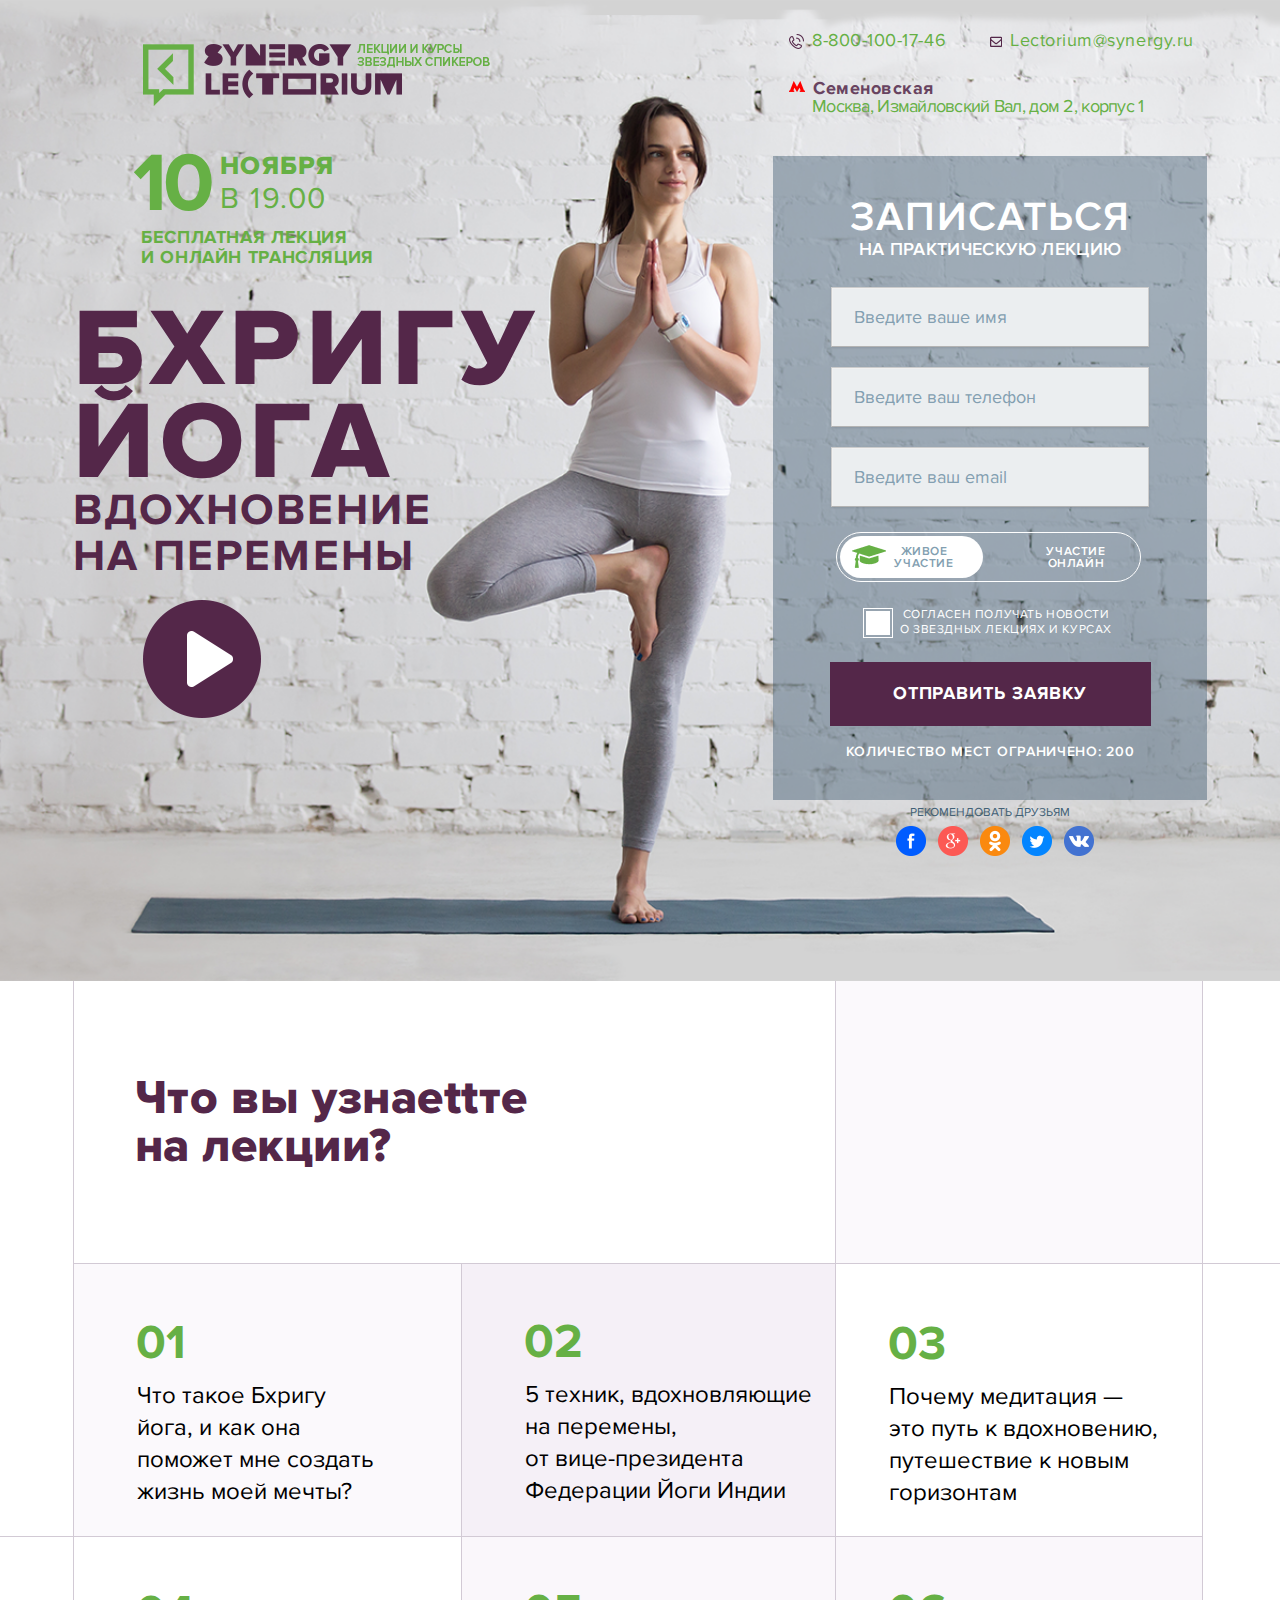
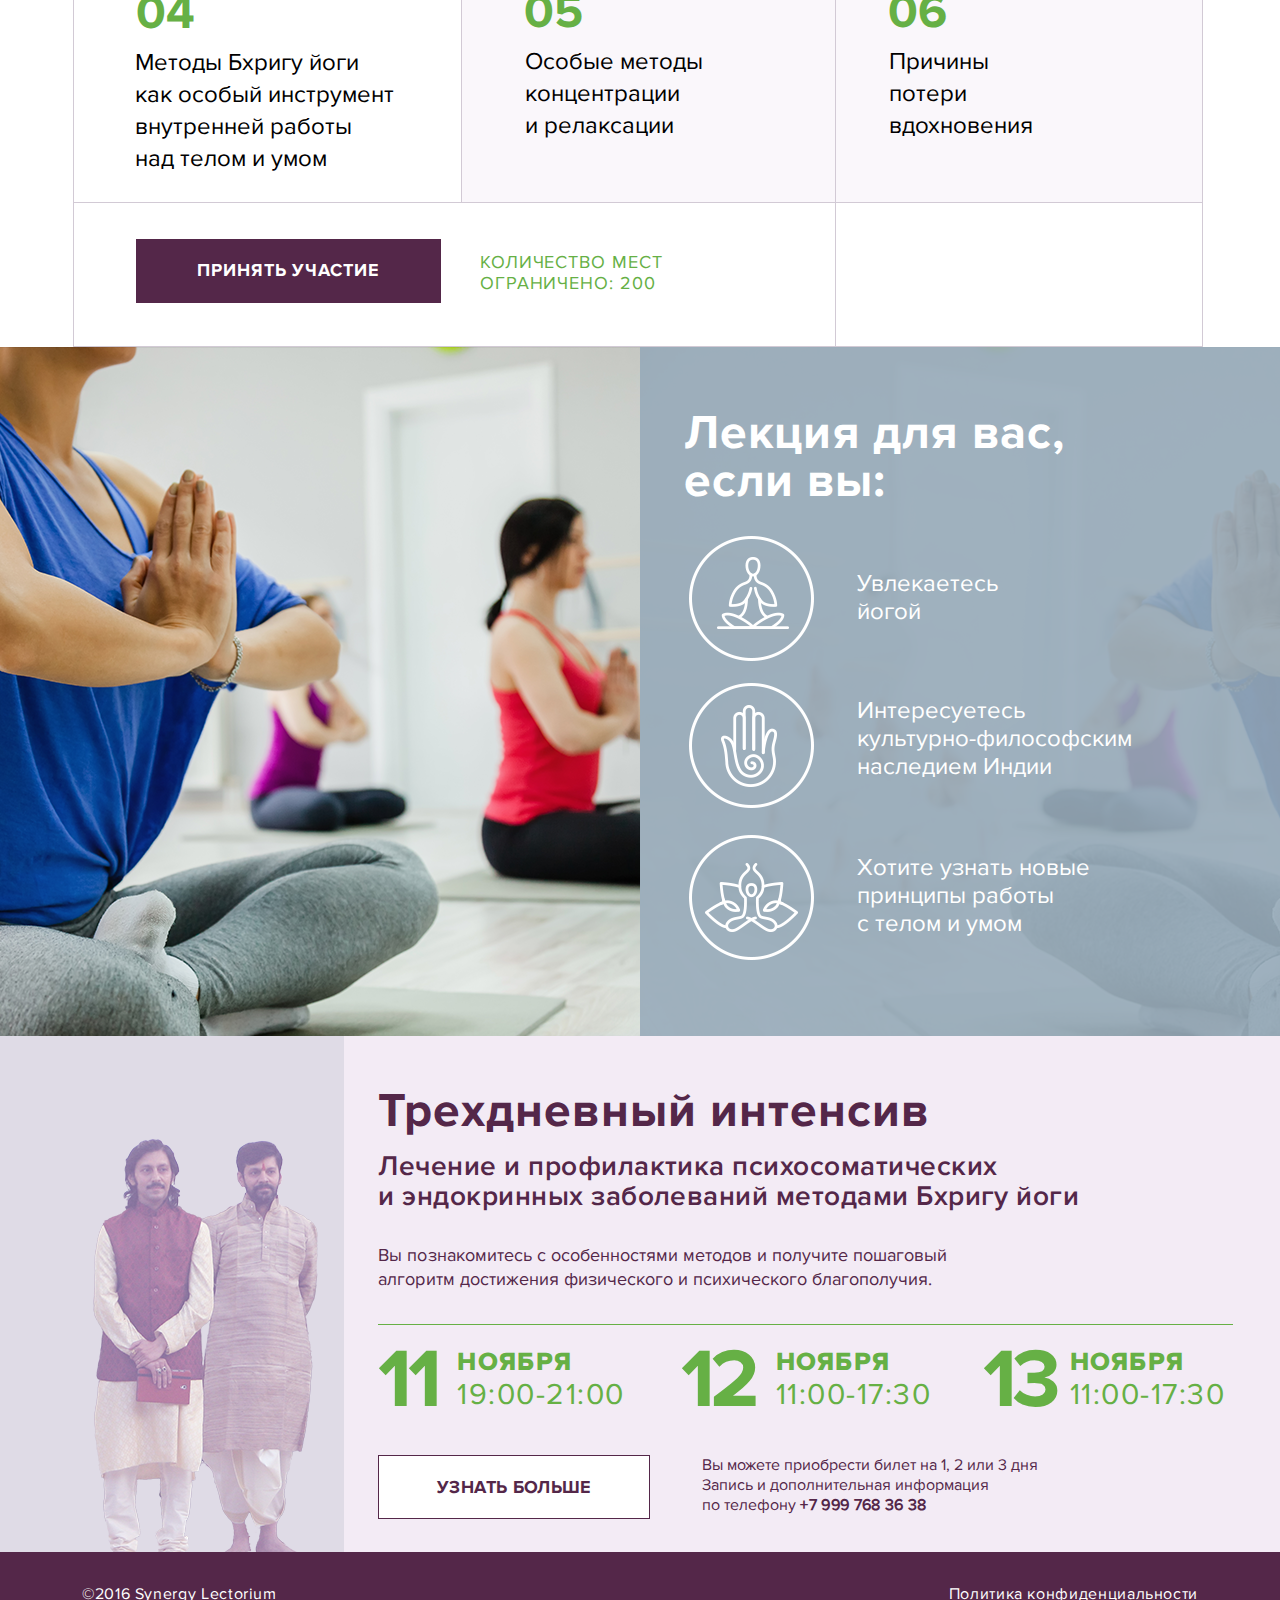
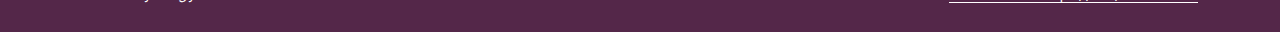
==== index.html @ e64042de "Sunergy Lectorium" ====
<!DOCTYPE html>
<html lang="ru">
<head>

	<title>Atlantica</title>

	<meta name="viewport" content="width=device-width, initial-scale=.65">

	<meta http-equiv="Content-type" content="text/html; charset=utf-8" />

	<meta name="description" content="" />
	<meta name="keywords" content="" />

	<link rel="stylesheet" href="libs/font-awersome/css/font-awesome.min.css">

	<link href="x-icon.png" rel="shortcut icon" type="img/x-icon"/>

	<link rel="stylesheet" type="text/css" href="css/main.css"/>

	<link href="../dist/jquery.formstyler.css" rel="stylesheet" />
	<link href="../dist/jquery.formstyler.theme.css" rel="stylesheet" />
	<script src="https://ajax.googleapis.com/ajax/libs/jquery/3.2.1/jquery.min.js"></script>
	<script src="../dist/jquery.formstyler.js"></script>

	<link href="../media/FormStyler/jquery.formstyler.css" rel="stylesheet" />
	<link href="../media/FormStyler/jquery.formstyler.theme.css" rel="stylesheet" />

</head>

<style>

</style>

<body>

	<header class="header">
		<div class="header__wrapper wrapper">

			<div class="header__left">

				<div class="header__logo">
					<img src="../img/hd-logo.png" alt="">
				</div>

				<div class="header__announcement announcement">
					<div class="announcement__top">
						<div>10</div>
						<div class="announcement__time">
							<div>ноября</div>
							<div>в 19.00</div>
						</div>
					</div>
					<div class="announcement__bottom">
						<div>Бесплатная лекция</div>
						и онлайн трансляция
					</div>
				</div>

				<div class="header__title">
					Бхригу йога
					<div>вдохновение на перемены</div>
				</div>


				<a href="#" class="header__video">
					<img src="../img/hd-play.png" alt="">
				</a>
			</div>

			<div class="header__right">
				<div class="header__contact clear">
					<div class="header__phone inline">8-800-100-17-46</div>
					<div class="header__mail inline">Lectorium@synergy.ru</div>
					<div class="header__metro">Семеновская</div>
					<div class="header__address">Москва, Измайловский Вал, дом 2, корпус 1</div>
				</div>

				<form action="#" class="header__form form">
					<div class="form__title">
						Записаться
						<div>на практическую лекцию</div>
					</div>
					<input class="form__name" type="text" placeholder="Введите ваше имя">
					<input class="form__phone" type="text" placeholder="Введите ваш телефон">
					<input class="form__email" type="text" placeholder="Введите ваш email">

					<div class="form__toggle toggle">
						<input id="check" type="checkbox">
						<label for="check"><span><div>живое</div> <div>участие</div></span><span><div>участие</div> <div>онлайн</div></span></label>
					</div>

					<div class="form__checkbox checkbox">
						<input class="checkbox__win" id="checkbox" type="checkbox">
						<label class="checkbox__label" for="checkbox"><span></span>Согласен получать новости <br> о звездных лекциях и курсах</label>
					</div>

					<a class="form__btn btn" href="#">Отправить заявку</a>

					<div class="form__bottom-txt">Количество мест ограничено: 200</div>

				</form>

				<div class="header__socnet socnet">
					<div class="socnet__title">Рекомендовать друзьям</div>
					<a href="#"><span class="socnet__sprite socnet__sprite-hd-fb"></span></a>
					<a href="#"><span class="socnet__sprite socnet__sprite-hd-g_"></span></a>
					<a href="#"><span class="socnet__sprite socnet__sprite-hd-ok"></span></a>
					<a href="#"><span class="socnet__sprite socnet__sprite-hd-tw"></span></a>
					<a href="#"><span class="socnet__sprite socnet__sprite-hd-vk"></span></a>
				</div>
			</div>
		</div>
	</header>



	<div class="block-1">
		<div class="block-1__wrapper wrapper">
			<div class="block-1__flex">


				<div class="block-1__row-1-col-1">
					<div class="block-1__title">Что вы узнаеttте на лекции?</div>
				</div>
				<div class="block-1__row-1-col-2">
				</div>


				<div class="block-1__row-2-col-1">
					<div class="block-1__num">01</div>
					<div class="block-1__txt">Что такое Бхригу йога, и как она поможет мне создать жизнь моей мечты?</div>
				</div>
				<div class="block-1__row-2-col-2">
					<div class="block-1__num">02</div>
					<div class="block-1__txt">5 техник, вдохновляющие на перемены, <br> от вице-президента Федерации Йоги Индии</div>
				</div>
				<div class="block-1__row-2-col-3">
					<div class="block-1__num">03</div>
					<div class="block-1__txt">Почему медитация — это путь к вдохновению, путешествие к новым горизонтам</div>
				</div>


				<div class="block-1__row-3-col-1">
					<div class="block-1__num">04</div>
					<div class="block-1__txt">Методы Бхригу йоги как особый инструмент внутренней работы над телом и умом</div>
				</div>
				<div class="block-1__row-3-col-2">
					<div class="block-1__num">05</div>
					<div class="block-1__txt">Особые методы концентрации <br> и релаксации</div>
				</div>
				<div class="block-1__row-3-col-3">
					<div class="block-1__num">06</div>
					<div class="block-1__txt">Причины потери вдохновения</div>
				</div>


				<div class="block-1__row-4-col-1">
					<a class="block-1__btn btn" href="#">Принять участие</a>
					<span class="block-1__bottom-txt">Количество мест ограничено: 200</span>
				</div>
				<div class="block-1__row-4-col-2">
				</div>

			</div>
		</div>
	</div>



	<div class="block-2">
		<div class="block-2__wrapper wrapper">
			<div class="block-2__content">

				<div class="block-2__title">Лекция для вас, если вы:</div>

				<div class="block-2__item-1 item">
					<div>Увлекаетесь йогой</div>
				</div>

				<div class="block-2__item-2 item">
					<div>Интересуетесь культурно-философским наследием Индии</div>
				</div>

				<div class="block-2__item-3 item">
					<div>Хотите узнать новые принципы работы <br> с телом и умом</div>
				</div>

			</div>
		</div>
	</div>



	<div class="block-3">
		<div class="block-3__wrapper wrapper">
			<div class="block-3__content">

				<div class="block-3__title">Трехдневный интенсив</div>
				<div class="block-3__subtitle">Лечение и профилактика психосоматических <br> и эндокринных заболеваний методами Бхригу йоги</div>

				<div class="block-3__text">Вы познакомитесь с особенностями методов и  получите пошаговый алгоритм достижения физического и психического благополучия.</div>

				<div class="block-3__dates">

					<div class="block-3__announcement announcement">
						<div class="announcement__top">
							<div>11</div>
							<div class="announcement__time">
								<div>ноября</div>
								<div>19:00-21:00</div>
							</div>
						</div>
					</div>

					<div class="block-3__announcement announcement">
						<div class="announcement__top">
							<div>12</div>
							<div class="announcement__time">
								<div>ноября</div>
								<div>11:00-17:30</div>
							</div>
						</div>
					</div>

					<div class="block-3__announcement announcement">
						<div class="announcement__top">
							<div>13</div>
							<div class="announcement__time">
								<div>ноября</div>
								<div>11:00-17:30</div>
							</div>
						</div>
					</div>

				</div>

				<div class="block-3__bottom-section">
					<div class="block-3__btn btn">Узнать больше</div>
					<div class="block-3__btm-txt">Вы можете приобрести билет на 1, 2 или 3 дня Запись и дополнительная информация <br id='one'> по телефону <span>+7 999 768 36 38</span></div>
				</div>

			</div>
		</div>
	</div>

	<footer class="footer">
		<div class="footer__wrapper wrapper">
			<div class="footer__left-side">&copy;2016 Synergy Lectorium</div>
			<a class="footer__right-side" href="" ><div>Политика конфиденциальности</div></a>
		</div>
	</footer>




<script src="libs/jquery/dist/jquery.js"></script>

<script src="../media/FormStyler/jquery.formstyler.min.js"></script>

<script src="js/common.js"></script>


</body>

</html>
---- css/main.css ----
@font-face {
  font-family: 'cloisterblack-light';
  src: url("../fonts/cloisterblack-light/cloister_black_light-webfont.eot");
  src: url("../fonts/cloisterblack-light/cloister_black_light-webfont.eot?#iefix") format("embedded-opentype"), url("../fonts/cloisterblack-light/cloister_black_light-webfont.woff") format("woff"), url("../fonts/cloisterblack-light/cloister_black_light-webfont.ttf") format("truetype"), url("../fonts/cloisterblack-light/cloister_black_light-webfont.svg#cloister_blacklight") format("svg");
  font-weight: normal;
  font-style: normal; }

@font-face {
  font-family: 'harbell_personal_use_onlyRg';
  src: url("../fonts/harbellpersonaluse/harbell_personal_use-webfont.eot");
  src: url("../fonts/harbellpersonaluse/harbell_personal_use-webfont.eot?#iefix") format("embedded-opentype"), url("../fonts/harbellpersonaluse/harbell_personal_use-webfont.woff") format("woff"), url("../fonts/harbellpersonaluse/harbell_personal_use-webfont.ttf") format("truetype"), url("../fonts/harbellpersonaluse/harbell_personal_use-webfont.svg#harbell_personal_use_onlyRg") format("svg");
  font-weight: normal;
  font-style: normal; }

@font-face {
  font-family: 'latolight-italic';
  src: url("../fonts/lato-lightitalic/lato-lightitalic-webfont.eot");
  src: url("../fonts/lato-lightitalic/lato-lightitalic-webfont.eot?#iefix") format("embedded-opentype"), url("../fonts/lato-lightitalic/lato-lightitalic-webfont.woff") format("woff"), url("../fonts/lato-lightitalic/lato-lightitalic-webfont.ttf") format("truetype"), url("../fonts/lato-lightitalic/lato-lightitalic-webfont.svg#latolight_italic") format("svg");
  font-weight: normal;
  font-style: normal; }

@font-face {
  font-family: 'lato-regular';
  src: url("../fonts/lato-regular/lato-regular-webfont.eot");
  src: url("../fonts/lato-regular/lato-regular-webfont.eot?#iefix") format("embedded-opentype"), url("../fonts/lato-regular/lato-regular-webfont.woff") format("woff"), url("../fonts/lato-regular/lato-regular-webfont.ttf") format("truetype"), url("../fonts/lato-regular/lato-regular-webfont.svg#latoregular") format("svg");
  font-weight: normal;
  font-style: normal; }

@font-face {
  font-family: 'latoblack';
  src: url("../fonts/lato-black/lato-black-webfont.eot");
  src: url("../fonts/lato-black/lato-black-webfont.eot?#iefix") format("embedded-opentype"), url("../fonts/lato-black/lato-black-webfont.woff") format("woff"), url("../fonts/lato-black/lato-black-webfont.ttf") format("truetype"), url("../fonts/lato-black/lato-black-webfont.svg#latoblack") format("svg");
  font-weight: normal;
  font-style: normal; }

@font-face {
  font-family: 'lato-bold';
  src: url("../fonts/lato-bold/lato-bold-webfont.eot");
  src: url("../fonts/lato-bold/lato-bold-webfont.eot?#iefix") format("embedded-opentype"), url("../fonts/lato-bold/lato-bold-webfont.woff") format("woff"), url("../fonts/lato-bold/lato-bold-webfont.ttf") format("truetype"), url("../fonts/lato-bold/lato-bold-webfont.svg#latobold") format("svg");
  font-weight: normal;
  font-style: normal; }

@font-face {
  font-family: 'lato-italic';
  src: url("../fonts/lato-italic/lato-italic-webfont.eot");
  src: url("../fonts/lato-italic/lato-italic-webfont.eot?#iefix") format("embedded-opentype"), url("../fonts/lato-italic/lato-italic-webfont.woff") format("woff"), url("../fonts/lato-italic/lato-italic-webfont.ttf") format("truetype"), url("../fonts/lato-italic/lato-italic-webfont.svg#latoitalic") format("svg");
  font-weight: normal;
  font-style: normal; }

@font-face {
  font-family: 'lato-light';
  src: url("../fonts/lato-light/lato-light-webfont.eot");
  src: url("../fonts/lato-light/lato-light-webfont.eot?#iefix") format("embedded-opentype"), url("../fonts/lato-light/lato-light-webfont.woff") format("woff"), url("../fonts/lato-light/lato-light-webfont.ttf") format("truetype"), url("../fonts/lato-light/lato-light-webfont.svg#latolight") format("svg");
  font-weight: normal;
  font-style: normal; }

@font-face {
  font-family: 'montserrat-bold';
  src: url("../fonts/montserrat-bold/montserrat-bold-webfont.eot");
  src: url("../fonts/montserrat-bold/montserrat-bold-webfont.eot?#iefix") format("embedded-opentype"), url("../fonts/montserrat-bold/montserrat-bold-webfont.woff") format("woff"), url("../fonts/montserrat-bold/montserrat-bold-webfont.ttf") format("truetype"), url("../fonts/montserrat-bold/montserrat-bold-webfont.svg#montserratbold") format("svg");
  font-weight: normal;
  font-style: normal; }

@font-face {
  font-family: 'opensans-regular';
  src: url("../fonts/opensans-regular/opensans-regular-webfont.eot");
  src: url("../fonts/opensans-regular/opensans-regular-webfont.eot?#iefix") format("embedded-opentype"), url("../fonts/opensans-regular/opensans-regular-webfont.woff2") format("woff2"), url("../fonts/opensans-regular/opensans-regular-webfont.woff") format("woff"), url("../fonts/opensans-regular/opensans-regular-webfont.ttf") format("truetype"), url("../fonts/opensans-regular/opensans-regular-webfont.svg#open_sansregular") format("svg");
  font-weight: normal;
  font-style: normal; }

@font-face {
  font-family: 'opensans-light';
  src: url("../fonts/opensans-light/opensans-light-webfont.eot");
  src: url("../fonts/opensans-light/opensans-light-webfont.eot?#iefix") format("embedded-opentype"), url("../fonts/opensans-light/opensans-light-webfont.woff2") format("woff2"), url("../fonts/opensans-light/opensans-light-webfont.woff") format("woff"), url("../fonts/opensans-light/opensans-light-webfont.ttf") format("truetype"), url("../fonts/opensans-light/opensans-light-webfont.svg#open_sanslight") format("svg");
  font-weight: normal;
  font-style: normal; }

@font-face {
  font-family: 'opensans-lightitalic';
  src: url("../fonts/opensans-lightitalic/opensans-lightitalic-webfont.eot");
  src: url("../fonts/opensans-lightitalic/opensans-lightitalic-webfont.eot?#iefix") format("embedded-opentype"), url("../fonts/opensans-lightitalic/opensans-lightitalic-webfont.woff2") format("woff2"), url("../fonts/opensans-lightitalic/opensans-lightitalic-webfont.woff") format("woff"), url("../fonts/opensans-lightitalic/opensans-lightitalic-webfont.ttf") format("truetype"), url("../fonts/opensans-lightitalic/opensans-lightitalic-webfont.svg#open_sanslight_italic") format("svg");
  font-weight: normal;
  font-style: italic; }

@font-face {
  font-family: 'opensans-semibold';
  src: url("../fonts/opensans-semibold/opensans-semibold-webfont.eot");
  src: url("../fonts/opensans-semibold/opensans-semibold-webfont.eot?#iefix") format("embedded-opentype"), url("../fonts/opensans-semibold/opensans-semibold-webfont.woff2") format("woff2"), url("../fonts/opensans-semibold/opensans-semibold-webfont.woff") format("woff"), url("../fonts/opensans-semibold/opensans-semibold-webfont.ttf") format("truetype"), url("../fonts/opensans-semibold/opensans-semibold-webfont.svg#open_sanssemibold") format("svg");
  font-weight: bold;
  font-style: normal; }

@font-face {
  font-family: 'robotocondensed-regular';
  src: url("../fonts/robotocondensed-regular/robotocondensed-regular-webfont.eot");
  src: url("../fonts/robotocondensed-regular/robotocondensed-regular-webfont.eot?#iefix") format("embedded-opentype"), url("../fonts/robotocondensed-regular/robotocondensed-regular-webfont.woff2") format("woff2"), url("../fonts/robotocondensed-regular/robotocondensed-regular-webfont.woff") format("woff"), url("../fonts/robotocondensed-regular/robotocondensed-regular-webfont.ttf") format("truetype"), url("../fonts/robotocondensed-regular/robotocondensed-regular-webfont.svg#roboto_condensedregular") format("svg");
  font-weight: normal;
  font-style: normal; }

@font-face {
  font-family: 'robotocondensed-light';
  src: url("../fonts/robotocondensed-light/robotocondensed-light-webfont.eot");
  src: url("../fonts/robotocondensed-light/robotocondensed-light-webfont.eot?#iefix") format("embedded-opentype"), url("../fonts/robotocondensed-light/robotocondensed-light-webfont.woff2") format("woff2"), url("../fonts/robotocondensed-light/robotocondensed-light-webfont.woff") format("woff"), url("../fonts/robotocondensed-light/robotocondensed-light-webfont.ttf") format("truetype"), url("../fonts/robotocondensed-light/robotocondensed-light-webfont.svg#roboto_condensedlight") format("svg");
  font-weight: normal;
  font-style: normal; }

@font-face {
  font-family: 'bebasneue-bold';
  src: url("../fonts/bebasneue-bold/bebasneuebold-webfont.eot");
  src: url("../fonts/bebasneue-bold/bebasneuebold-webfont.eot?#iefix") format("embedded-opentype"), url("../fonts/bebasneue-bold/bebasneuebold-webfont.woff") format("woff"), url("../fonts/bebasneue-bold/bebasneuebold-webfont.ttf") format("truetype"), url("../fonts/bebasneue-bold/bebasneuebold-webfont.svg#bebas_neuebold") format("svg");
  font-weight: normal;
  font-style: normal; }

@font-face {
  font-family: 'proximanova-black';
  src: url("../fonts/proximanova-black/proximanova-black-webfont.eot");
  src: url("../fonts/proximanova-black/proximanova-black-webfont.eot?#iefix") format("embedded-opentype"), url("../fonts/proximanova-black/proximanova-black-webfont.woff") format("woff"), url("../fonts/proximanova-black/proximanova-black-webfont.ttf") format("truetype"), url("../fonts/proximanova-black/proximanova-black-webfont.svg#proxima_novablack") format("svg");
  font-weight: normal;
  font-style: normal; }

@font-face {
  font-family: 'proximanova-bold';
  src: url("../fonts/proximanova-bold/proximanova-bold-webfont.eot");
  src: url("../fonts/proximanova-bold/proximanova-bold-webfont.eot?#iefix") format("embedded-opentype"), url("../fonts/proximanova-bold/proximanova-bold-webfont.woff") format("woff"), url("../fonts/proximanova-bold/proximanova-bold-webfont.ttf") format("truetype"), url("../fonts/proximanova-bold/proximanova-bold-webfont.svg#proxima_novabold") format("svg");
  font-weight: normal;
  font-style: normal; }

@font-face {
  font-family: 'proximanova-extrabold';
  src: url("../fonts/proximanova-extrabld/proximanova-extrabld-webfont.eot");
  src: url("../fonts/proximanova-extrabld/proximanova-extrabld-webfont.eot?#iefix") format("embedded-opentype"), url("../fonts/proximanova-extrabld/proximanova-extrabld-webfont.woff") format("woff"), url("../fonts/proximanova-extrabld/proximanova-extrabld-webfont.ttf") format("truetype"), url("../fonts/proximanova-extrabld/proximanova-extrabld-webfont.svg#proxima_novaextrabold") format("svg");
  font-weight: normal;
  font-style: normal; }

@font-face {
  font-family: 'proximanova-light';
  src: url("../fonts/proximanova-light/proximanova-light-webfont.eot");
  src: url("../fonts/proximanova-light/proximanova-light-webfont.eot?#iefix") format("embedded-opentype"), url("../fonts/proximanova-light/proximanova-light-webfont.woff") format("woff"), url("../fonts/proximanova-light/proximanova-light-webfont.ttf") format("truetype"), url("../fonts/proximanova-light/proximanova-light-webfont.svg#proxima_novalight") format("svg");
  font-weight: normal;
  font-style: normal; }

@font-face {
  font-family: 'proximanova-regular';
  src: url("../fonts/proximanova-regular/proximanova-regular-webfont.eot");
  src: url("../fonts/proximanova-regular/proximanova-regular-webfont.eot?#iefix") format("embedded-opentype"), url("../fonts/proximanova-regular/proximanova-regular-webfont.woff") format("woff"), url("../fonts/proximanova-regular/proximanova-regular-webfont.ttf") format("truetype"), url("../fonts/proximanova-regular/proximanova-regular-webfont.svg#proxima_novaregular") format("svg");
  font-weight: normal;
  font-style: normal; }

@font-face {
  font-family: 'proximanova-semibold';
  src: url("../fonts/proximanova-semibold/proximanova-semibold-webfont.eot");
  src: url("../fonts/proximanova-semibold/proximanova-semibold-webfont.eot?#iefix") format("embedded-opentype"), url("../fonts/proximanova-semibold/proximanova-semibold-webfont.woff") format("woff"), url("../fonts/proximanova-semibold/proximanova-semibold-webfont.ttf") format("truetype"), url("../fonts/proximanova-semibold/proximanova-semibold-webfont.svg#proxima_novasemibold") format("svg");
  font-weight: normal;
  font-style: normal; }

@font-face {
  font-family: 'rotondac-regular';
  src: url("../fonts/RotondaC-regular/rotondac-webfont.eot");
  src: url("../fonts/RotondaC-regular/rotondac-webfont.eot?#iefix") format("embedded-opentype"), url("../fonts/RotondaC-regular/rotondac-webfont.woff") format("woff"), url("../fonts/RotondaC-regular/rotondac-webfont.ttf") format("truetype"), url("../fonts/RotondaC-regular/rotondac-webfont.svg#rotondacregular") format("svg");
  font-weight: normal;
  font-style: normal; }

/* Yahoo reset*/
body, div, dl, dt, dd, ul, ol, li, h1, h2, h3, h4, h5, h6, pre, form, fieldset, input, textarea, p, blockquote, th, td {
  padding: 0;
  margin: 0; }

table {
  border-collapse: collapse;
  border-spacing: 0; }

fieldset, img {
  border: 0; }

address, caption, cite, code, dfn, em, strong, th, var {
  font-weight: normal;
  font-style: normal; }

ol, ul {
  list-style: none; }

caption, th {
  text-align: left; }

h1, h2, h3, h4, h5, h6 {
  font-weight: normal;
  font-size: 100%; }

q:before, q:after {
  content: ''; }

abbr, acronym {
  border: 0; }

a, select {
  text-decoration: none;
  color: black;
  border: none;
  outline: none; }

select:active,
select:focus {
  border: none;
  outline: none; }

body {
  z-index: 3;
  font-size: 12px;
  margin: 0 auto; }

.clear:after {
  display: table;
  content: "";
  clear: both; }

.wrapper {
  width: 1200px;
  max-width: 90%;
  margin: 0 auto; }

.inline {
  display: inline-block; }

.header {
  background: url(../img/hd-bg.png) center top no-repeat;
  -webkit-background-size: auto 100%;
          background-size: auto 100%;
  min-height: 981px;
  padding: 34px 10px;
  -webkit-box-sizing: border-box;
          box-sizing: border-box; }
  .header__left {
    width: 470px;
    float: left;
    margin-left: 0px; }
  .header__logo {
    height: 62px;
    width: 347px;
    margin: 10px 0 0 70px; }
  .header__announcement {
    margin: 50px 0 0 60px; }
  .header__title {
    font: 110px/93px proximanova-extrabold;
    text-transform: uppercase;
    letter-spacing: 0.05em;
    color: #542749;
    margin: 37px 0 0 0px;
    width: 90%; }
    .header__title div {
      font: 44px/46px proximanova-bold;
      letter-spacing: 0.05em;
      width: 350px;
      margin-top: -3px;
      width: 90%; }
  .header__video {
    width: 118px;
    height: 118px;
    margin: 20px 0 0 70px;
    display: block; }
  .header__right {
    float: right;
    width: 434px;
    height: 822px; }
  .header__contact {
    font: 18px/14px proximanova-regular;
    color: #66b045;
    margin: 0 0 0 16px; }
  .header__phone {
    background: url(../img/hd-phone.png) no-repeat;
    background-position: left;
    padding-left: 23px;
    letter-spacing: 0.03em;
    width: 156px;
    height: 15px; }
  .header__mail {
    background: url(../img/hd-mail.png) no-repeat;
    background-position: left;
    padding-left: 20px;
    letter-spacing: 0.03em;
    width: 156px;
    height: 15px;
    margin-left: 17px; }
  .header__metro {
    font: 18px/20px proximanova-bold;
    background: url(../img/hd-metro.png) no-repeat;
    background-position: left;
    padding-left: 24px;
    letter-spacing: 0.03em;
    width: 156px;
    height: 15px;
    margin: 30px 0 0 0px;
    color: #684360; }
  .header__address {
    font-size: 16px/20px;
    margin: 6px 0 0 23px;
    letter-spacing: -0.04em; }
  .header__socnet {
    margin: 7px 0 0 0;
    text-align: center; }
    .header__socnet a {
      margin-left: 9px; }

.announcement__top {
  width: 250px;
  height: 48px;
  color: #66b045;
  text-transform: uppercase; }
  .announcement__top div:nth-child(1) {
    float: left;
    font: 83px/60px proximanova-bold;
    letter-spacing: -0.05em;
    display: inline-block; }

.announcement__time {
  width: 175px;
  height: 48px;
  margin-left: 87px; }
  .announcement__time div:nth-child(1) {
    font: 26px/20px proximanova-extrabold;
    letter-spacing: 0.05em;
    height: 24px;
    width: 100%; }
  .announcement__time div:nth-child(2) {
    font: 30px/38px proximanova-regular;
    letter-spacing: 0.05em;
    height: 24px;
    width: 100%; }

.announcement__bottom {
  font: 18px/20px proximanova-bold;
  width: 235px;
  height: 40px;
  margin: 24px 0 0 8px;
  letter-spacing: 0.035em;
  color: #66b045;
  text-transform: uppercase; }
  .announcement__bottom div {
    width: 210px; }

.form {
  height: 597px;
  width: 434px;
  margin: 42px 4px 0 0;
  background: rgba(44, 76, 101, 0.4);
  padding-top: 47px; }
  .form__title {
    font: 41px/30px proximanova-semibold;
    letter-spacing: 0.03em;
    color: #fff;
    text-transform: uppercase;
    text-align: center;
    opacity: 1 !important;
    z-index: 2; }
    .form__title div {
      font: 18px/34px proximanova-semibold;
      letter-spacing: 0.02em; }
  .form input[type='text'].styler {
    font: 18px/0 proximanova-regular;
    padding-left: 22px;
    width: 318px;
    height: 60px;
    -webkit-border-radius: 0px;
            border-radius: 0px;
    background: #ebeef0;
    margin: 20px auto;
    display: block;
    -webkit-box-sizing: border-box;
            box-sizing: border-box;
    opacity: 1; }
  .form input::-webkit-input-placeholder {
    color: #839fb1; }
  .form input::-moz-placeholder {
    color: #839fb1; }
  .form input:-ms-input-placeholder {
    color: #839fb1; }
  .form input::-ms-input-placeholder {
    color: #839fb1; }
  .form input::placeholder {
    color: #839fb1; }
  .form__toggle {
    top: 5px;
    right: 2px; }
  .form__checkbox {
    text-align: center;
    margin: 30px auto 25px; }
  .form__btn {
    margin: 0 auto; }
  .form__bottom-txt {
    font: 14px/36px proximanova-semibold;
    color: #fff;
    text-transform: uppercase;
    margin: 0 auto;
    margin-top: 8px;
    letter-spacing: .05em;
    width: 90%;
    text-align: center; }

.toggle {
  position: relative;
  text-align: center;
  width: 305px;
  height: 50px;
  margin: 0 auto; }
  .toggle input[type="checkbox"],
  .toggle label,
  .toggle label::before,
  .toggle label::after {
    -webkit-appearance: none;
       -moz-appearance: none;
            appearance: none;
    display: inline-block;
    -webkit-border-radius: 25px;
            border-radius: 25px;
    -webkit-transition: .35s ease-in-out;
    -o-transition: .35s ease-in-out;
    transition: .35s ease-in-out;
    -webkit-box-sizing: border-box;
            box-sizing: border-box;
    cursor: pointer; }
  .toggle label {
    width: 305px;
    height: 50px;
    overflow: hidden;
    border: 1px solid #fff; }
    .toggle label span:nth-child(1) {
      position: relative;
      font: 12px/12px proximanova-semibold;
      color: #839fb1;
      text-transform: uppercase;
      width: 50px;
      right: 64px;
      top: 13px;
      letter-spacing: 0.05em;
      -webkit-transition: all .5s ease;
      -o-transition: all .5s ease;
      transition: all .5s ease; }
    .toggle label span:nth-child(2) {
      position: relative;
      font: 12px/12px proximanova-semibold;
      color: #fff;
      text-transform: uppercase;
      width: 50px;
      left: 88px;
      bottom: 11px;
      letter-spacing: 0.05em;
      -webkit-transition: all .5s ease;
      -o-transition: all .5s ease;
      transition: all .5s ease; }
  .toggle input[type="checkbox"] {
    position: absolute;
    z-index: 0;
    width: 143px;
    height: 42px;
    top: 7%;
    left: 1.5%;
    background: #fff url(../img/hd-hat.png) no-repeat 12px center;
    outline: none; }
  .toggle input[type="checkbox"]:checked {
    left: 51.5%; }
  .toggle input[type="checkbox"]:checked span {
    color: red; }
  .toggle input[type="checkbox"]:checked + label span:nth-child(2) {
    color: #839fb1; }
  .toggle input[type="checkbox"]:checked + label span:nth-child(1) {
    color: #fff; }

.checkbox {
  max-width: 255px; }
  .checkbox__win {
    display: none; }
    .checkbox__win:checked + label span {
      background: url(../img/hd-check-on.png) center center no-repeat; }
  .checkbox__label {
    font: 12px/14px proximanova-regular;
    color: #fff;
    text-transform: uppercase;
    letter-spacing: 0.05em;
    width: 150px; }
    .checkbox__label span {
      float: left;
      width: 34px;
      height: 31px;
      margin-right: -2px;
      vertical-align: middle;
      cursor: pointer;
      background: #fff;
      background: url(../img/hd-check-off.png) center center no-repeat; }

.btn {
  font: 18px/64px proximanova-bold;
  width: 321px;
  height: 64px;
  background: #542749;
  display: block;
  text-transform: uppercase;
  text-align: center;
  color: #fff;
  letter-spacing: 0.05em; }

.socnet__title {
  font: 12px/12px proximanova-regular;
  color: #426176;
  text-transform: uppercase;
  margin-bottom: 7px; }

.socnet__sprite {
  background-image: url(../img/header-spritesheet.png);
  background-repeat: no-repeat;
  display: block;
  width: 30px;
  height: 30px;
  display: inline-block; }

.socnet__sprite-hd-fb {
  background-position: -5px -5px; }

.socnet__sprite-hd-g_ {
  background-position: -45px -5px; }

.socnet__sprite-hd-ok {
  background-position: -85px -5px; }

.socnet__sprite-hd-tw {
  background-position: -125px -5px; }

.socnet__sprite-hd-vk {
  background-position: -165px -5px; }

@media only screen and (max-width: 1180px) {
  .form {
    width: 350px; }
    .form input[type='text'].styler {
      width: 80%;
      height: 50px; }
    .form__title {
      font: 30px/30px proximanova-semibold; }
    .form__bottom-txt {
      margin-top: 40px; }
    .form__btn {
      font: 16px/55px proximanova-bold;
      width: 250px;
      height: 54px; }
  .header__phone {
    float: right;
    display: block;
    margin-bottom: 15px; }
  .header__mail {
    float: right;
    display: block;
    width: 200px; }
  .header__metro {
    float: right;
    width: 138px;
    margin-top: 35px; }
  .header__address {
    float: right;
    width: 313px;
    margin-top: 10px;
    font-size: 16px; }
  .header__right {
    width: 350px; } }

@media only screen and (max-width: 960px) {
  .form {
    width: 100%; }
    .form__bottom-txt {
      width: 80%;
      padding: 0; }
  .header {
    background-position: 40% top;
    padding-bottom: 50px; }
    .header__left {
      float: none;
      width: 90%; }
    .header__right {
      float: none;
      width: 90%;
      margin: 0 auto; }
    .header__contact {
      margin-top: 40px;
      width: 100%; }
    .header__phone, .header__mail, .header__metro, .header__address {
      float: left;
      width: 90%; }
    .header__mail {
      margin-left: 0; }
    .header__socnet {
      margin-bottom: 20px;
      padding-bottom: 20px; } }

@media only screen and (max-width: 740px) {
  .header {
    background-position: 43% top; } }

@media only screen and (max-width: 600px) {
  .header {
    background-position: 0% top; } }

@media only screen and (max-width: 530px) {
  .form__toggle {
    width: 200px;
    height: 40px; }
    .form__toggle label {
      width: 200px;
      height: 40px; }
      .form__toggle label span:nth-child(1) {
        font: 10px/12px proximanova-semibold;
        top: 8px;
        right: 54px; }
      .form__toggle label span:nth-child(2) {
        font: 10px/12px proximanova-semibold;
        left: 53px;
        bottom: 16px; }
  .form input[type="checkbox"] {
    width: 90px;
    height: 34px;
    background: #fff; }
  .form input[type="checkbox"]:checked {
    left: 53.5%; }
  .header {
    padding-bottom: 80px; }
    .header__title {
      font: 60px/55px proximanova-extrabold; }
      .header__title div {
        font: 30px/30px proximanova-bold; }
    .header__logo, .header__announcement, .header__title {
      margin-left: 0;
      margin-top: 20px; }
    .header__left {
      margin: 0 auto; } }

@media only screen and (max-width: 420px) {
  .header__logo {
    width: 80%; }
    .header__logo img {
      width: 250px;
      height: auto; }
  .header__title {
    font: 40px/55px proximanova-extrabold; }
    .header__title div {
      font: 20px/30px proximanova-bold; }
  .header__video {
    width: 80%;
    margin-left: 0; } }

.block-1 {
  overflow: hidden; }
  .block-1__num {
    font: 48px/60px proximanova-bold;
    color: #66b045; }
  .block-1__txt {
    font: 24px/32px proximanova-regular; }
  .block-1__flex {
    display: -webkit-box;
    display: -webkit-flex;
    display: -ms-flexbox;
    display: flex;
    -webkit-flex-wrap: wrap;
        -ms-flex-wrap: wrap;
            flex-wrap: wrap;
    padding: 0 10px;
    position: relative; }
  .block-1__flex > div {
    border: 1px solid #d2cad5;
    -webkit-box-sizing: border-box;
            box-sizing: border-box;
    padding: 0px 20px 20px 0px;
    margin: -1px 0 0 -1px; }
  .block-1__row-1-col-1 {
    width: 67.4%;
    height: 284px;
    padding: 20px 0 0 20px; }
  .block-1__title {
    font: 48px/48px proximanova-extrabold;
    color: #542749;
    padding: 94px 0 0 61px;
    width: 460px;
    letter-spacing: 0.01em; }
  .block-1__row-1-col-2 {
    width: 32.5%;
    height: 284px;
    background: #fbf9fc; }
  .block-1__row-2-col-1 {
    width: 34.4%;
    min-height: 274px;
    background: #fbf9fc;
    min-width: 250px;
    z-index: 5; }
    .block-1__row-2-col-1::before {
      content: "";
      display: block;
      position: relative;
      width: 5000px;
      height: 1px;
      background: #d2cad5;
      left: 10px;
      bottom: 1px;
      z-index: 5; }
    .block-1__row-2-col-1 .block-1__num {
      padding: 49px 0 0 62px; }
    .block-1__row-2-col-1 .block-1__txt {
      padding: 6px 20px 0 63px;
      max-width: 250px; }
  .block-1__row-2-col-2 {
    width: 33.1%;
    min-height: 274px;
    background: #f5f0f7;
    min-width: 250px;
    z-index: 1; }
    .block-1__row-2-col-2 .block-1__num {
      padding: 49px 0 0 62px; }
    .block-1__row-2-col-2 .block-1__txt {
      padding: 6px 0 0 63px;
      max-width: 380px; }
  .block-1__row-2-col-3 {
    width: 32.5%;
    min-height: 274px;
    min-width: 250px; }
    .block-1__row-2-col-3 .block-1__num {
      padding: 51px 0 0 52px; }
    .block-1__row-2-col-3 .block-1__txt {
      padding: 6px 0 0 53px;
      max-width: 275px; }
  .block-1__row-3-col-1 {
    width: 34.4%;
    min-height: 267px; }
    .block-1__row-3-col-1::before {
      content: "";
      display: block;
      position: relative;
      width: 5000px;
      height: 1px;
      background: #d2cad5;
      left: -5000px;
      bottom: 1px; }
    .block-1__row-3-col-1 .block-1__num {
      padding: 46px 0 0 62px; }
    .block-1__row-3-col-1 .block-1__txt {
      padding: 3px 0 0 61px;
      max-width: 260px; }
  .block-1__row-3-col-2 {
    width: 33.1%;
    min-height: 267px;
    background: #faf7fb; }
    .block-1__row-3-col-2 .block-1__num {
      padding: 46px 0 0 62px; }
    .block-1__row-3-col-2 .block-1__txt {
      padding: 3px 0 0 63px;
      max-width: 260px; }
  .block-1__row-3-col-3 {
    width: 32.5%;
    min-height: 267px;
    background: #faf7fb; }
    .block-1__row-3-col-3 .block-1__num {
      padding: 46px 0 0 52px; }
    .block-1__row-3-col-3 .block-1__txt {
      padding: 3px 0 0 53px;
      max-width: 180px; }
  .block-1__row-4-col-1 {
    width: 67.4%;
    height: 145px;
    padding: 36px 0 0 62px !important; }
    .block-1__row-4-col-1 .block-1__bottom-txt {
      font: 18px/21px proximanova-regular;
      text-transform: uppercase;
      color: #66b045;
      width: 200px;
      display: inline-block;
      padding: 13px 0 0 39px;
      letter-spacing: 0.05em; }
  .block-1__row-4-col-2 {
    width: 32.5%;
    height: 145px; }
  .block-1__btn {
    width: 305px;
    float: left; }

@media only screen and (max-width: 1070px) {
  .block-1__num {
    font: 40px/60px proximanova-bold; }
  .block-1__txt {
    font: 18px/24px proximanova-regular; }
  .block-1__row-4-col-2 {
    display: none; }
  .block-1__row-4-col-1 {
    width: 100%; } }

@media only screen and (max-width: 890px) {
  .block-1__flex {
    -webkit-flex-wrap: wrap;
        -ms-flex-wrap: wrap;
            flex-wrap: wrap; }
  .block-1__flex > div {
    width: 50%; }
  .block-1 div.block-1__num {
    padding-left: 50px; }
  .block-1 div.block-1__txt {
    padding-left: 50px; }
  .block-1 div.block-1__row-1-col-1 {
    width: 100%; }
  .block-1 div.block-1__row-1-col-2 {
    display: none; }
  .block-1 div.block-1__row-4-col-2 {
    display: none; }
  .block-1 div.block-1__row-4-col-1 {
    width: 100%;
    height: 170px; }
  .block-1__btn {
    float: none; }
  .block-1__row-4-col-1 .block-1__bottom-txt {
    font-size: 14px;
    padding-left: 0;
    width: 300px; } }

@media only screen and (max-width: 600px) {
  .block-1__flex > div {
    width: 100%;
    min-height: 220px;
    padding-bottom: 0; }
  .block-1__row-1-col-1 {
    height: 50px; }
  .block-1__title {
    font: 40px/40px proximanova-extrabold;
    width: 220px;
    padding-left: 40px;
    padding-top: 50px; }
  .block-1 div.block-1__num {
    padding-top: 30px; }
  .block-1 div.block-1__row-4-col-1 {
    min-height: 100px;
    padding-left: 40px !important; }
  .block-1__btn {
    font: 16px/55px proximanova-bold;
    width: 250px;
    height: 54px; }
  .block-1__row-4-col-1 .block-1__bottom-txt {
    width: 200px;
    font-size: 14px; } }

.block-2 {
  background: url("../img/block-2-bg.png") center top no-repeat;
  padding: 0 0 0 51%;
  min-height: 689px; }
  .block-2__content {
    max-width: 461px;
    padding: 63px 0 0 0;
    -webkit-box-sizing: border-box;
            box-sizing: border-box; }
  .block-2__title {
    font: 48px/48px proximanova-bold;
    color: #fff;
    max-width: 455px;
    letter-spacing: 0.014em; }
  .block-2__item-1 div, .block-2__item-2 div, .block-2__item-3 div {
    font: 24px/28px proximanova-regular;
    color: #fff; }
  .block-2__item-1 {
    margin: 30px 0 0 5px;
    height: 125px;
    background: url("../img/block-2-icon-1.png") left center no-repeat; }
    .block-2__item-1 div {
      padding: 34px 0 0 168px;
      max-width: 165px; }
  .block-2__item-2 {
    margin: 22px 0 0 5px;
    height: 125px;
    background: url("../img/block-2-icon-2.png") left center no-repeat; }
    .block-2__item-2 div {
      padding: 14px 0 0 168px;
      max-width: 280px; }
  .block-2__item-3 {
    margin: 27px 0 0 5px;
    height: 125px;
    background: url("../img/block-2-icon-3.png") left center no-repeat; }
    .block-2__item-3 div {
      padding: 19px 0 0 168px;
      max-width: 235px; }

@media only screen and (max-width: 1085px) {
  .block-2 {
    background: url("../img/block-2-bg.png") -618px top no-repeat;
    padding: 0 0 0 45%; } }

@media only screen and (max-width: 825px) {
  .block-2 {
    background: url("../img/block-2-bg.png") -1000px top no-repeat;
    padding: 0; }
    .block-2__content {
      margin-left: 10px; } }

@media only screen and (max-width: 500px) {
  .block-2__item-1 div, .block-2__item-2 div, .block-2__item-3 div {
    font-size: 19px;
    line-height: 24px; } }

.block-3 {
  background: url("../img/block-3-bg.png") -287px top no-repeat;
  min-height: 540px;
  padding: 52px 0 0px 331px;
  -webkit-box-sizing: border-box;
          box-sizing: border-box; }
  .block-3__title {
    font: 48px/48px proximanova-bold;
    color: #542749;
    letter-spacing: 0.02em; }
  .block-3__subtitle {
    font: 28px/30px proximanova-semibold;
    color: #542749;
    letter-spacing: 0.017em;
    margin-top: 16px;
    max-width: 705px; }
  .block-3__text {
    font: 18px/24px proximanova-regular;
    color: #542749;
    letter-spacing: 0.01px;
    max-width: 600px;
    margin-top: 32px; }
  .block-3__dates {
    display: -webkit-box;
    display: -webkit-flex;
    display: -ms-flexbox;
    display: flex;
    -webkit-flex-wrap: nowrap;
        -ms-flex-wrap: nowrap;
            flex-wrap: nowrap;
    -webkit-box-pack: justify;
    -webkit-justify-content: space-between;
        -ms-flex-pack: justify;
            justify-content: space-between;
    max-width: 880px;
    min-height: 130px;
    margin-top: 32px;
    border-top: 1px solid #66b045; }
  .block-3__announcement {
    margin-top: 27px; }
    .block-3__announcement .announcement__time:first-child div:last-child {
      line-height: 32px; }
  .block-3__announcement:first-child .announcement__time {
    margin-left: 79px; }
  .block-3__announcement:nth-child(2) .announcement__time {
    margin-left: 95px; }
  .block-3__bottom-section {
    display: -webkit-box;
    display: -webkit-flex;
    display: -ms-flexbox;
    display: flex;
    max-width: 680px; }
  .block-3__btn {
    width: 270px;
    height: 62px;
    background: #fff;
    color: #542749;
    letter-spacing: 0.02em;
    border: 1px solid #542749;
    cursor: pointer; }
  .block-3__btm-txt {
    font: 16px/20px proximanova-regular;
    color: #542749;
    max-width: 340px;
    margin-left: 52px; }
    .block-3__btm-txt span {
      letter-spacing: 0.02em;
      font-weight: bold;
      white-space: nowrap; }

@media only screen and (max-width: 1200px) {
  .block-3__announcement {
    -webkit-transform: scale(0.7, 0.7);
        -ms-transform: scale(0.7, 0.7);
            transform: scale(0.7, 0.7); }
  .block-3__announcement:first-child {
    margin-left: -36px; }
  .block-3__announcement:nth-child(2), .block-3__announcement:last-child {
    margin-left: -100px; }
    .block-3__announcement:nth-child(2) .announcement__time, .block-3__announcement:last-child .announcement__time {
      margin-left: 90px; }
  .block-3__btn {
    font: 16px/45px proximanova-bold;
    width: 200px;
    height: 44px;
    margin: 0px 20px 80px 20px; } }

@media only screen and (max-width: 1130px) {
  .block-3__title {
    font: 42px/48px proximanova-bold; }
  .block-3__subtitle {
    font: 18px/25px proximanova-semibold; } }

@media only screen and (max-width: 1050px) {
  .block-3 {
    padding-left: 350px; }
    .block-3__text {
      margin-top: 10px; } }

@media only screen and (max-width: 980px) {
  .block-3 {
    -webkit-background-size: auto 750px;
            background-size: auto 750px;
    background-position: -535px -50px;
    padding-top: 20px; }
    .block-3__dates {
      -webkit-box-orient: vertical;
      -webkit-box-direction: normal;
      -webkit-flex-direction: column;
          -ms-flex-direction: column;
              flex-direction: column;
      -webkit-box-align: start;
      -webkit-align-items: flex-start;
          -ms-flex-align: start;
              align-items: flex-start; }
    .block-3__announcement {
      -webkit-transform: scale(0.7, 0.7);
          -ms-transform: scale(0.7, 0.7);
              transform: scale(0.7, 0.7); }
    .block-3__announcement:nth-child(1) {
      margin: 30px 0 0 -30px; }
    .block-3__announcement:nth-child(2), .block-3__announcement:last-child {
      margin: 10px 0 0 -30px; }
    .block-3__bottom-section {
      margin-top: 30px;
      -webkit-box-orient: vertical;
      -webkit-box-direction: normal;
      -webkit-flex-direction: column;
          -ms-flex-direction: column;
              flex-direction: column; }
    .block-3__btn {
      margin: 0 20px 20px 5px; }
    .block-3__btm-txt {
      max-width: 100%;
      margin-left: 5px;
      padding-bottom: 0px;
      margin-bottom: 50px; } }

@media only screen and (max-width: 930px) {
  .block-3 {
    -webkit-background-size: auto 850px;
            background-size: auto 850px;
    background-position: -651px -50px; } }

@media only screen and (max-width: 825px) {
  .block-3 {
    background-position: 950px top;
    padding: 52px 0 0 0; }
    .block-3__dates {
      -webkit-box-orient: horizontal;
      -webkit-box-direction: normal;
      -webkit-flex-direction: row;
          -ms-flex-direction: row;
              flex-direction: row; }
    .block-3__announcement:nth-child(1) {
      margin: 30px 0 0 0; }
    .block-3__announcement:nth-child(2), .block-3__announcement:last-child {
      margin: 30px 0 0 -70px; } }

@media only screen and (max-width: 720px) {
  .block-3 {
    padding: 52px 0 0px 15px; }
    .block-3__dates {
      -webkit-box-orient: vertical;
      -webkit-box-direction: normal;
      -webkit-flex-direction: column;
          -ms-flex-direction: column;
              flex-direction: column; }
    .block-3__announcement:nth-child(1) {
      margin: 30px 0 0 -30px; }
    .block-3__announcement:nth-child(2), .block-3__announcement:last-child {
      margin: 10px 0 0 -30px; } }

.footer {
  height: 80px;
  background: #542749;
  margin-top: -24px;
  padding: 35px 20px;
  -webkit-box-sizing: border-box;
          box-sizing: border-box; }
  .footer__left-side {
    float: left;
    font: 16px/15px proximanova-regular;
    color: #fff;
    letter-spacing: 0.04em; }
  .footer__right-side {
    float: right;
    font: 16px/15px proximanova-regular;
    color: #fff;
    border-bottom: 1px solid #fff;
    letter-spacing: 0.04em; }

@media only screen and (max-width: 600px) {
  .footer {
    padding-top: 20px; }
    .footer__left-side {
      float: none; }
    .footer__right-side {
      float: none;
      width: 251px;
      display: block;
      margin-top: 10px; } }

/*@media only screen and (max-width : 1330px) */
/*	&::after
			content: ""
			display: block
			position: relative
			width: 5000px
			height: 1px
			background: #000
			left: 381px
			bottom: -282px


		&::before
			content: ""
			display: block
			position: relative
			width: 5000px
			height: 1px
			background: #000
			left: -5000px
			bottom: -271px


		&::before
			content: ""
			display: block
			position: absolute
			width: 5000px
			height: 1px
			background: #d2cad5
			left: 10px
			top: 282px*/
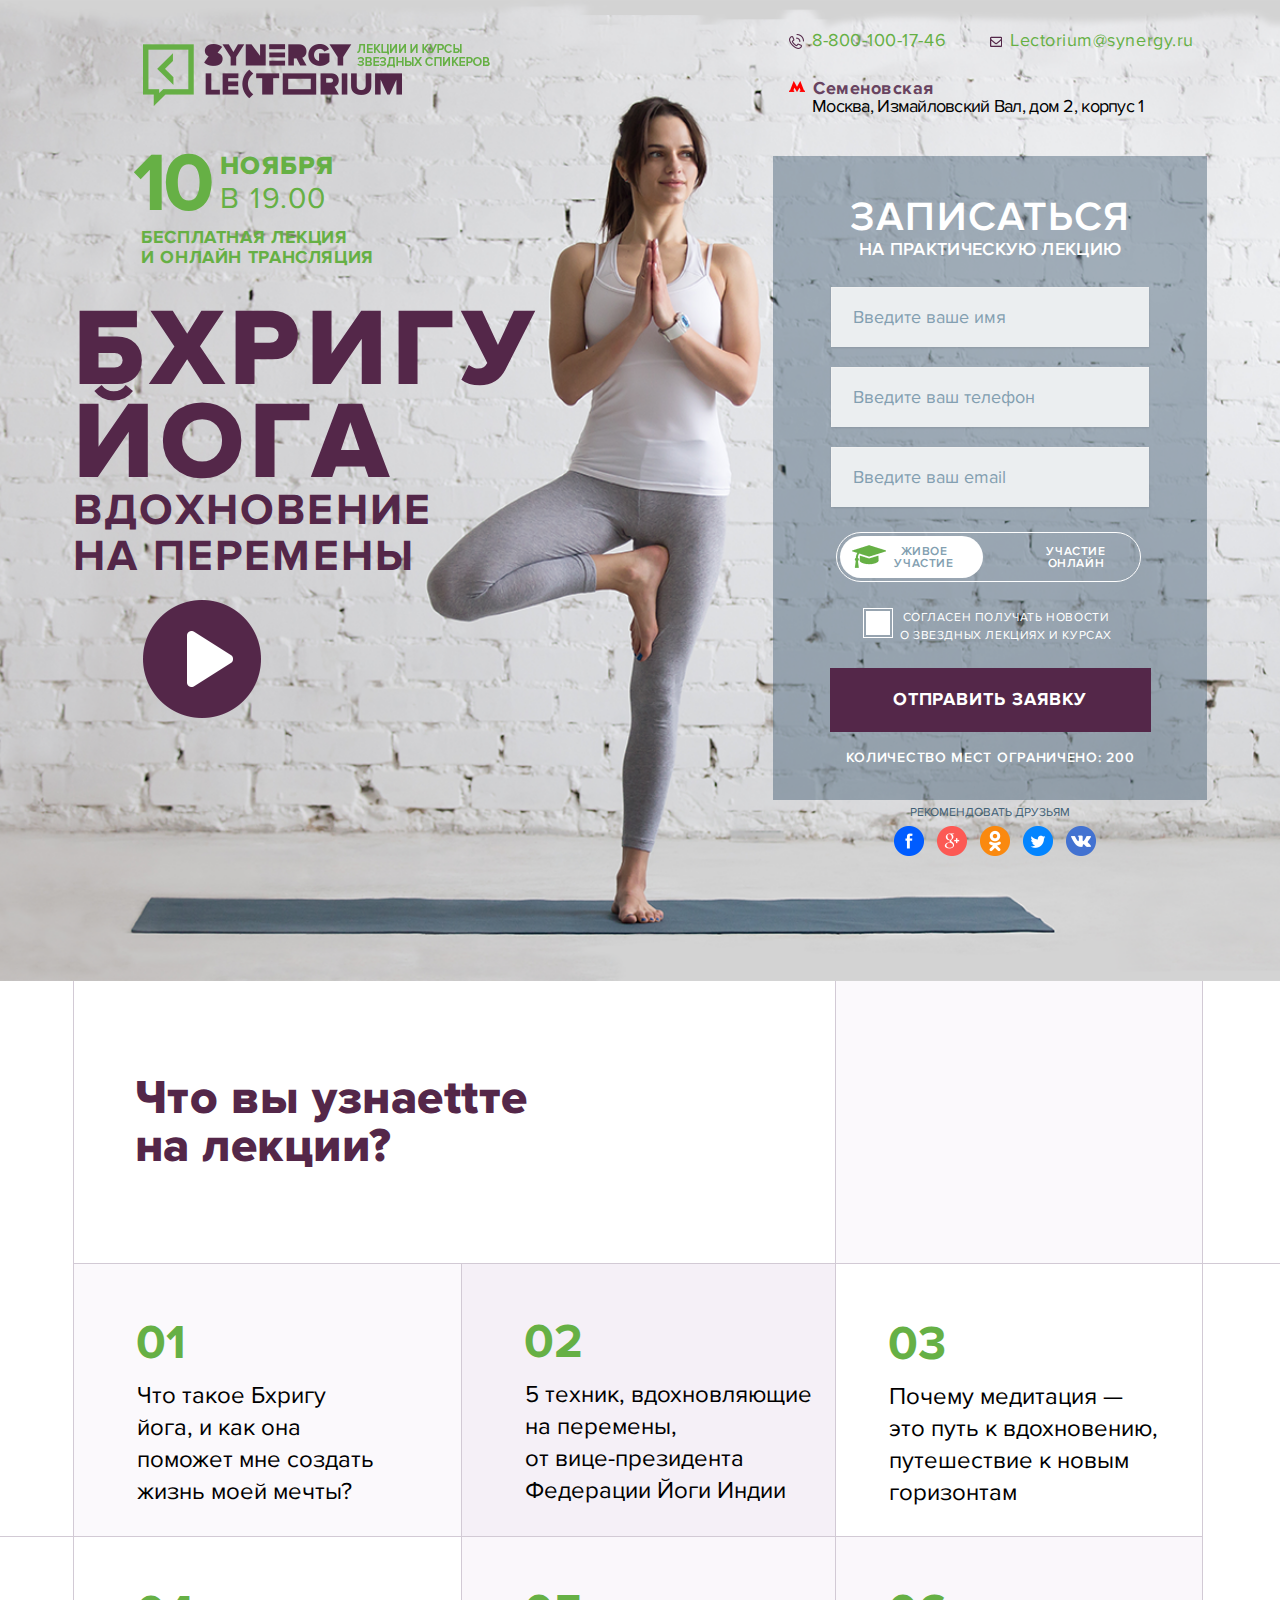
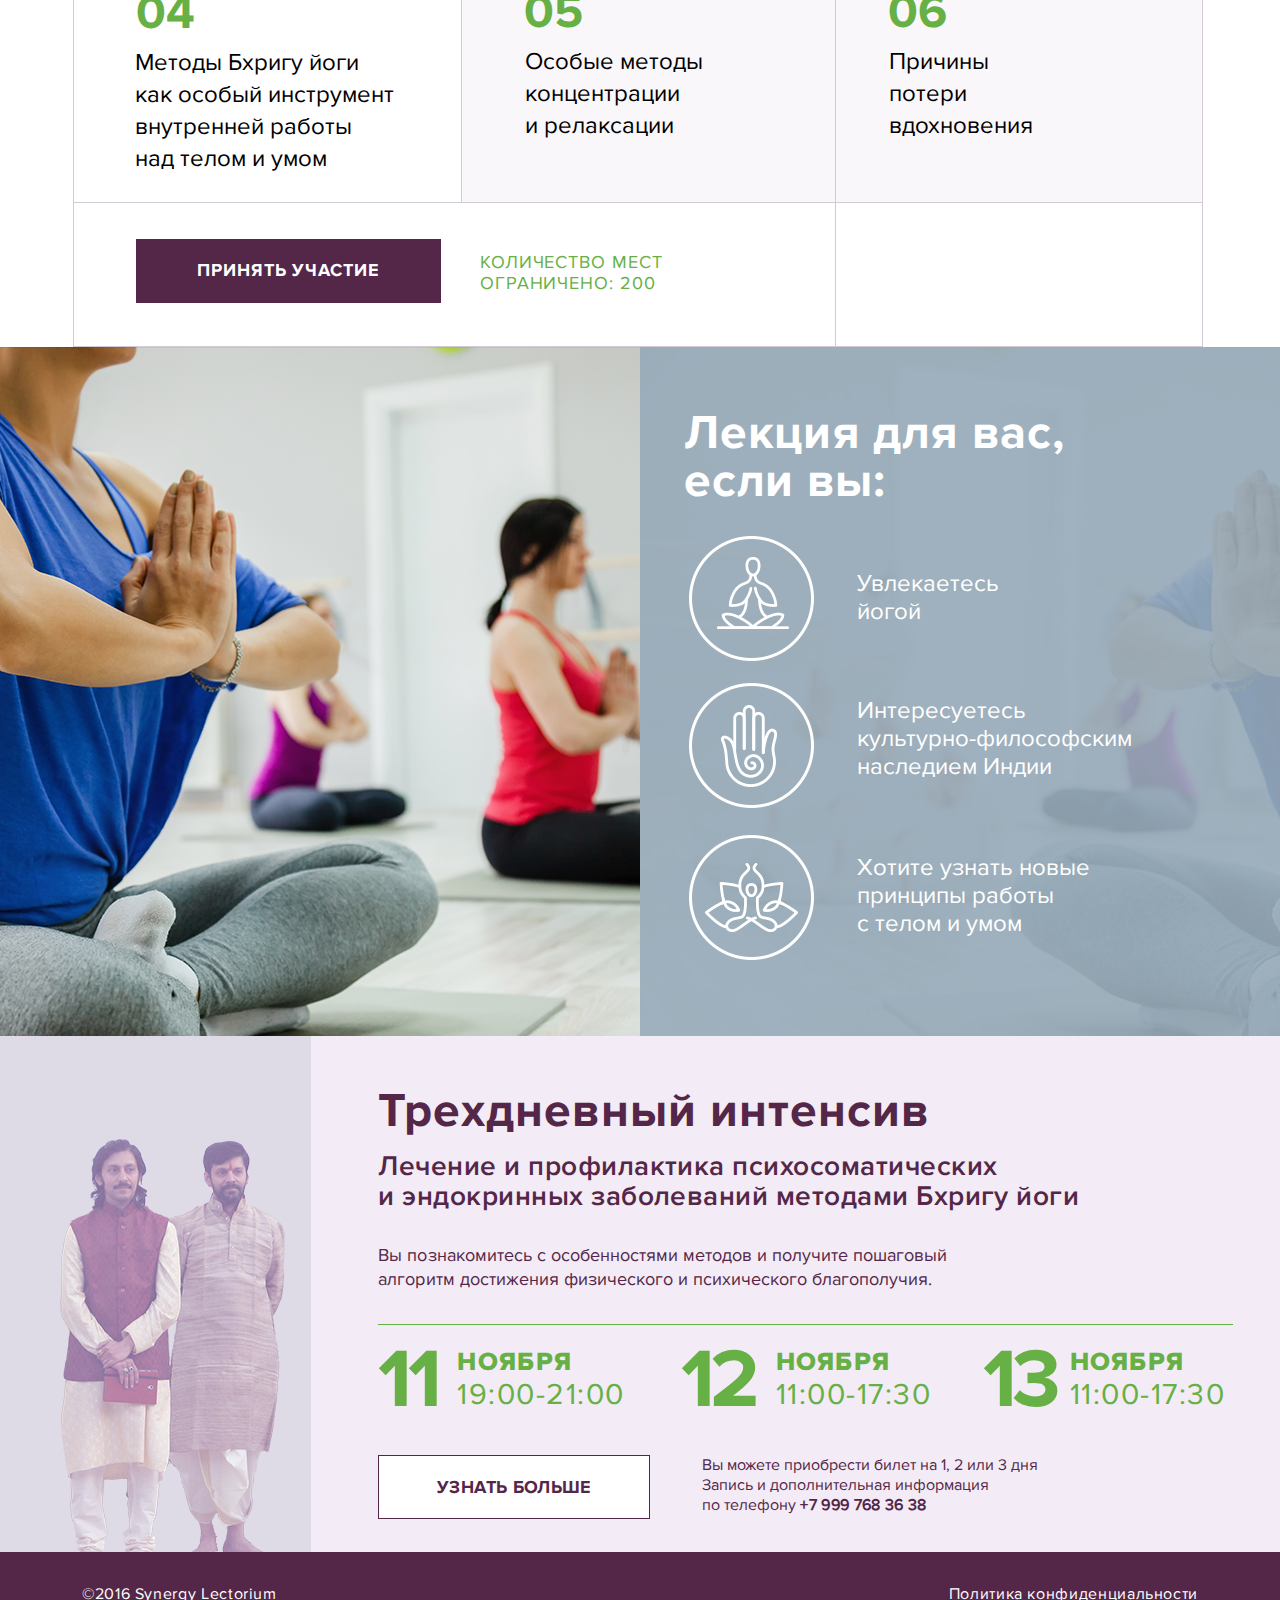
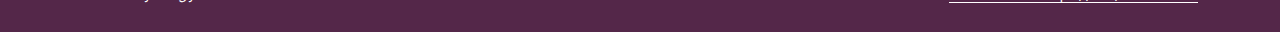
==== commit 4d12c9f2: "SL 2" ====
--- a/index.html
+++ b/index.html
@@ -17,245 +17,264 @@
 
 	<link rel="stylesheet" type="text/css" href="css/main.css"/>
 
-	<link href="../dist/jquery.formstyler.css" rel="stylesheet" />
-	<link href="../dist/jquery.formstyler.theme.css" rel="stylesheet" />
 	<script src="https://ajax.googleapis.com/ajax/libs/jquery/3.2.1/jquery.min.js"></script>
-	<script src="../dist/jquery.formstyler.js"></script>
 
 	<link href="../media/FormStyler/jquery.formstyler.css" rel="stylesheet" />
 	<link href="../media/FormStyler/jquery.formstyler.theme.css" rel="stylesheet" />
 
+	<script type="text/javascript" src="../media/FancyBox/jquery.easing-1.3.pack.js"></script>
+	<script type="text/javascript" src="../media/FancyBox/jquery.mousewheel.pack.js?v=3.1.3"></script>
+	<script type="text/javascript" src="../media/FancyBox/jquery.fancybox.pack.js?v=2.1.5"></script>
+	<link rel="stylesheet" type="text/css" href="../media/FancyBox/jquery.fancybox.css?v=2.1.5" media="screen" />
+
 </head>
 
 <style>
 
+	/*.fancybox-skin {
+	 background-color: #FF0000 !important;
+
+	}*/
+
+	.fancybox-content{
+    border-color: green !important;
+}
+
+
+
 </style>
 
 <body>
 
-	<header class="header">
-		<div class="header__wrapper wrapper">
-
-			<div class="header__left">
-
-				<div class="header__logo">
-					<img src="../img/hd-logo.png" alt="">
-				</div>
-
-				<div class="header__announcement announcement">
-					<div class="announcement__top">
-						<div>10</div>
-						<div class="announcement__time">
-							<div>ноября</div>
-							<div>в 19.00</div>
-						</div>
-					</div>
-					<div class="announcement__bottom">
-						<div>Бесплатная лекция</div>
-						и онлайн трансляция
-					</div>
-				</div>
-
-				<div class="header__title">
-					Бхригу йога
-					<div>вдохновение на перемены</div>
-				</div>
-
-
-				<a href="#" class="header__video">
-					<img src="../img/hd-play.png" alt="">
-				</a>
-			</div>
-
-			<div class="header__right">
-				<div class="header__contact clear">
-					<div class="header__phone inline">8-800-100-17-46</div>
-					<div class="header__mail inline">Lectorium@synergy.ru</div>
-					<div class="header__metro">Семеновская</div>
-					<div class="header__address">Москва, Измайловский Вал, дом 2, корпус 1</div>
-				</div>
-
-				<form action="#" class="header__form form">
-					<div class="form__title">
-						Записаться
-						<div>на практическую лекцию</div>
-					</div>
-					<input class="form__name" type="text" placeholder="Введите ваше имя">
-					<input class="form__phone" type="text" placeholder="Введите ваш телефон">
-					<input class="form__email" type="text" placeholder="Введите ваш email">
-
-					<div class="form__toggle toggle">
-						<input id="check" type="checkbox">
-						<label for="check"><span><div>живое</div> <div>участие</div></span><span><div>участие</div> <div>онлайн</div></span></label>
-					</div>
-
-					<div class="form__checkbox checkbox">
-						<input class="checkbox__win" id="checkbox" type="checkbox">
-						<label class="checkbox__label" for="checkbox"><span></span>Согласен получать новости <br> о звездных лекциях и курсах</label>
-					</div>
-
-					<a class="form__btn btn" href="#">Отправить заявку</a>
-
-					<div class="form__bottom-txt">Количество мест ограничено: 200</div>
-
-				</form>
-
-				<div class="header__socnet socnet">
-					<div class="socnet__title">Рекомендовать друзьям</div>
-					<a href="#"><span class="socnet__sprite socnet__sprite-hd-fb"></span></a>
-					<a href="#"><span class="socnet__sprite socnet__sprite-hd-g_"></span></a>
-					<a href="#"><span class="socnet__sprite socnet__sprite-hd-ok"></span></a>
-					<a href="#"><span class="socnet__sprite socnet__sprite-hd-tw"></span></a>
-					<a href="#"><span class="socnet__sprite socnet__sprite-hd-vk"></span></a>
-				</div>
-			</div>
-		</div>
-	</header>
-
-
-
-	<div class="block-1">
-		<div class="block-1__wrapper wrapper">
-			<div class="block-1__flex">
-
-
-				<div class="block-1__row-1-col-1">
-					<div class="block-1__title">Что вы узнаеttте на лекции?</div>
-				</div>
-				<div class="block-1__row-1-col-2">
-				</div>
-
-
-				<div class="block-1__row-2-col-1">
-					<div class="block-1__num">01</div>
-					<div class="block-1__txt">Что такое Бхригу йога, и как она поможет мне создать жизнь моей мечты?</div>
-				</div>
-				<div class="block-1__row-2-col-2">
-					<div class="block-1__num">02</div>
-					<div class="block-1__txt">5 техник, вдохновляющие на перемены, <br> от вице-президента Федерации Йоги Индии</div>
-				</div>
-				<div class="block-1__row-2-col-3">
-					<div class="block-1__num">03</div>
-					<div class="block-1__txt">Почему медитация — это путь к вдохновению, путешествие к новым горизонтам</div>
-				</div>
-
-
-				<div class="block-1__row-3-col-1">
-					<div class="block-1__num">04</div>
-					<div class="block-1__txt">Методы Бхригу йоги как особый инструмент внутренней работы над телом и умом</div>
-				</div>
-				<div class="block-1__row-3-col-2">
-					<div class="block-1__num">05</div>
-					<div class="block-1__txt">Особые методы концентрации <br> и релаксации</div>
-				</div>
-				<div class="block-1__row-3-col-3">
-					<div class="block-1__num">06</div>
-					<div class="block-1__txt">Причины потери вдохновения</div>
-				</div>
-
-
-				<div class="block-1__row-4-col-1">
-					<a class="block-1__btn btn" href="#">Принять участие</a>
-					<span class="block-1__bottom-txt">Количество мест ограничено: 200</span>
-				</div>
-				<div class="block-1__row-4-col-2">
-				</div>
-
-			</div>
-		</div>
-	</div>
-
-
-
-	<div class="block-2">
-		<div class="block-2__wrapper wrapper">
-			<div class="block-2__content">
-
-				<div class="block-2__title">Лекция для вас, если вы:</div>
-
-				<div class="block-2__item-1 item">
-					<div>Увлекаетесь йогой</div>
-				</div>
-
-				<div class="block-2__item-2 item">
-					<div>Интересуетесь культурно-философским наследием Индии</div>
-				</div>
-
-				<div class="block-2__item-3 item">
-					<div>Хотите узнать новые принципы работы <br> с телом и умом</div>
-				</div>
-
-			</div>
-		</div>
-	</div>
-
-
-
-	<div class="block-3">
-		<div class="block-3__wrapper wrapper">
-			<div class="block-3__content">
-
-				<div class="block-3__title">Трехдневный интенсив</div>
-				<div class="block-3__subtitle">Лечение и профилактика психосоматических <br> и эндокринных заболеваний методами Бхригу йоги</div>
-
-				<div class="block-3__text">Вы познакомитесь с особенностями методов и  получите пошаговый алгоритм достижения физического и психического благополучия.</div>
-
-				<div class="block-3__dates">
-
-					<div class="block-3__announcement announcement">
+	<div class="g-container">
+
+		<header class="header">
+			<div class="header__wrapper wrapper">
+
+				<div class="header__left">
+
+					<div class="header__logo">
+						<img src="../img/hd-logo.png" alt="">
+					</div>
+
+					<div class="header__announcement announcement">
 						<div class="announcement__top">
-							<div>11</div>
+							<div>10</div>
 							<div class="announcement__time">
 								<div>ноября</div>
-								<div>19:00-21:00</div>
-							</div>
-						</div>
-					</div>
-
-					<div class="block-3__announcement announcement">
-						<div class="announcement__top">
-							<div>12</div>
-							<div class="announcement__time">
-								<div>ноября</div>
-								<div>11:00-17:30</div>
-							</div>
-						</div>
-					</div>
-
-					<div class="block-3__announcement announcement">
-						<div class="announcement__top">
-							<div>13</div>
-							<div class="announcement__time">
-								<div>ноября</div>
-								<div>11:00-17:30</div>
-							</div>
-						</div>
-					</div>
-
-				</div>
-
-				<div class="block-3__bottom-section">
-					<div class="block-3__btn btn">Узнать больше</div>
-					<div class="block-3__btm-txt">Вы можете приобрести билет на 1, 2 или 3 дня Запись и дополнительная информация <br id='one'> по телефону <span>+7 999 768 36 38</span></div>
-				</div>
-
+								<div>в 19.00</div>
+							</div>
+						</div>
+						<div class="announcement__bottom">
+							<div>Бесплатная лекция</div>
+							и онлайн трансляция
+						</div>
+					</div>
+
+					<div class="header__title">
+						Бхригу йога
+						<div>вдохновение на перемены</div>
+					</div>
+
+
+					<a class="header__video popup-video fancybox.iframe" href="https://www.youtube.com/embed/r3VVyNp1ANI?autoplay=1" >
+						<img src="../img/hd-play.png" alt="">
+					</a>
+				</div>
+
+				<div class="header__right">
+					<div class="header__contact clear">
+						<div class="header__phone inline">8-800-100-17-46</div>
+						<div class="header__mail inline">Lectorium@synergy.ru</div>
+						<div class="header__metro">Семеновская</div>
+						<a class="popup-map fancybox.iframe" href="https://yandex.ru/map-widget/v1/-/CBBrjIeCcC"><div class="header__address">Москва, Измайловский Вал, дом 2, корпус 1</div></a>
+					</div>
+
+					<form action="#" class="header__form form">
+						<div class="form__title">
+							Записаться
+							<div>на практическую лекцию</div>
+						</div>
+						<input class="form__name" type="text" placeholder="Введите ваше имя">
+						<input class="form__phone" type="text" placeholder="Введите ваш телефон">
+						<input class="form__email" type="text" placeholder="Введите ваш email">
+
+						<div class="form__toggle toggle">
+							<input id="check" type="checkbox">
+							<label for="check"><span><div>живое</div> <div>участие</div></span><span><div>участие</div> <div>онлайн</div></span></label>
+						</div>
+
+						<div class="form__checkbox checkbox">
+							<input class="checkbox__win" id="checkbox" type="checkbox">
+							<label class="checkbox__label" for="checkbox"><span></span>Согласен получать новости <br> о звездных лекциях и курсах</label>
+						</div>
+
+						<a class="form__btn btn" href="#">Отправить заявку</a>
+
+						<div class="form__bottom-txt">Количество мест ограничено: 200</div>
+
+					</form>
+
+					<div class="header__socnet socnet">
+						<div class="socnet__title">Рекомендовать друзьям</div>
+						<a href="#"><span class="socnet__sprite socnet__sprite-hd-fb"></span></a>
+						<a href="#"><span class="socnet__sprite socnet__sprite-hd-g_"></span></a>
+						<a href="#"><span class="socnet__sprite socnet__sprite-hd-ok"></span></a>
+						<a href="#"><span class="socnet__sprite socnet__sprite-hd-tw"></span></a>
+						<a href="#"><span class="socnet__sprite socnet__sprite-hd-vk"></span></a>
+					</div>
+				</div>
+			</div>
+		</header>
+
+
+
+		<div class="block-1">
+			<div class="block-1__wrapper wrapper">
+				<div class="block-1__flex">
+
+
+					<div class="block-1__row-1-col-1">
+						<div class="block-1__title">Что вы узнаеttте на лекции?</div>
+					</div>
+					<div class="block-1__row-1-col-2">
+					</div>
+
+
+					<div class="block-1__row-2-col-1">
+						<div class="block-1__num">01</div>
+						<div class="block-1__txt">Что такое Бхригу йога, и как она поможет мне создать жизнь моей мечты?</div>
+					</div>
+					<div class="block-1__row-2-col-2">
+						<div class="block-1__num">02</div>
+						<div class="block-1__txt">5 техник, вдохновляющие на перемены, <br> от вице-президента Федерации Йоги Индии</div>
+					</div>
+					<div class="block-1__row-2-col-3">
+						<div class="block-1__num">03</div>
+						<div class="block-1__txt">Почему медитация — это путь к вдохновению, путешествие к новым горизонтам</div>
+					</div>
+
+
+					<div class="block-1__row-3-col-1">
+						<div class="block-1__num">04</div>
+						<div class="block-1__txt">Методы Бхригу йоги как особый инструмент внутренней работы над телом и умом</div>
+					</div>
+					<div class="block-1__row-3-col-2">
+						<div class="block-1__num">05</div>
+						<div class="block-1__txt">Особые методы концентрации <br> и релаксации</div>
+					</div>
+					<div class="block-1__row-3-col-3">
+						<div class="block-1__num">06</div>
+						<div class="block-1__txt">Причины потери вдохновения</div>
+					</div>
+
+
+					<div class="block-1__row-4-col-1">
+						<a class="block-1__btn btn open-form fancybox fancybox.iframe" href="form.html">Принять участие</a>
+						<span class="block-1__bottom-txt">Количество мест ограничено: 200</span>
+					</div>
+					<div class="block-1__row-4-col-2">
+					</div>
+
+				</div>
 			</div>
 		</div>
+
+
+
+		<div class="block-2">
+			<div class="block-2__wrapper wrapper">
+				<div class="block-2__content">
+
+					<div class="block-2__title">Лекция для вас, если вы:</div>
+
+					<div class="block-2__item-1 item">
+						<div>Увлекаетесь йогой</div>
+					</div>
+
+					<div class="block-2__item-2 item">
+						<div>Интересуетесь культурно-философским наследием Индии</div>
+					</div>
+
+					<div class="block-2__item-3 item">
+						<div>Хотите узнать новые принципы работы <br> с телом и умом</div>
+					</div>
+
+				</div>
+			</div>
+		</div>
+
+
+
+		<div class="block-3">
+			<div class="block-3__wrapper wrapper">
+				<div class="block-3__content">
+
+					<div class="block-3__title">Трехдневный интенсив</div>
+					<div class="block-3__subtitle">Лечение и профилактика психосоматических <br> и эндокринных заболеваний методами Бхригу йоги</div>
+
+					<div class="block-3__text">Вы познакомитесь с особенностями методов и  получите пошаговый алгоритм достижения физического и психического благополучия.</div>
+
+					<div class="block-3__dates">
+
+						<div class="block-3__announcement announcement">
+							<div class="announcement__top">
+								<div>11</div>
+								<div class="announcement__time">
+									<div>ноября</div>
+									<div>19:00-21:00</div>
+								</div>
+							</div>
+						</div>
+
+						<div class="block-3__announcement announcement">
+							<div class="announcement__top">
+								<div>12</div>
+								<div class="announcement__time">
+									<div>ноября</div>
+									<div>11:00-17:30</div>
+								</div>
+							</div>
+						</div>
+
+						<div class="block-3__announcement announcement">
+							<div class="announcement__top">
+								<div>13</div>
+								<div class="announcement__time">
+									<div>ноября</div>
+									<div>11:00-17:30</div>
+								</div>
+							</div>
+						</div>
+
+					</div>
+
+					<div class="block-3__bottom-section">
+						<div class="block-3__btn btn open-form fancybox fancybox.iframe" data-fancybox data-type="iframe" href="form.html">Узнать больше</div>
+						<div class="block-3__btm-txt">Вы можете приобрести билет на 1, 2 или 3 дня Запись и дополнительная информация <br id='one'> по телефону <span>+7 999 768 36 38</span></div>
+					</div>
+
+				</div>
+			</div>
+		</div>
+
+		<footer class="footer">
+			<div class="footer__wrapper wrapper">
+				<div class="footer__left-side">&copy;2016 Synergy Lectorium</div>
+				<a class="footer__right-side" href="" ><div>Политика конфиденциальности</div></a>
+			</div>
+		</footer>
+
 	</div>
 
-	<footer class="footer">
-		<div class="footer__wrapper wrapper">
-			<div class="footer__left-side">&copy;2016 Synergy Lectorium</div>
-			<a class="footer__right-side" href="" ><div>Политика конфиденциальности</div></a>
-		</div>
-	</footer>
-
 
 
 
 <script src="libs/jquery/dist/jquery.js"></script>
 
 <script src="../media/FormStyler/jquery.formstyler.min.js"></script>
+<script type="text/javascript" src="../media/FancyBox/jquery.fancybox.pack.js?v=2.1.5"></script>
+
 
 <script src="js/common.js"></script>
 
--- a/css/main.css
+++ b/css/main.css
@@ -202,10 +202,13 @@
   border: none;
   outline: none; }
 
+html {
+  margin: 0;
+  height: 100%; }
+
 body {
-  z-index: 3;
-  font-size: 12px;
-  margin: 0 auto; }
+  margin: 0;
+  height: 100%; }
 
 .clear:after {
   display: table;
@@ -220,11 +223,18 @@
 .inline {
   display: inline-block; }
 
+.g-container {
+  max-width: 1920px;
+  -webkit-box-shadow: 0 0 20px #666;
+          box-shadow: 0 0 20px #666;
+  margin: auto;
+  min-height: 100%; }
+
 .header {
   background: url(../img/hd-bg.png) center top no-repeat;
+  min-height: 981px;
   -webkit-background-size: auto 100%;
           background-size: auto 100%;
-  min-height: 981px;
   padding: 34px 10px;
   -webkit-box-sizing: border-box;
           box-sizing: border-box; }
@@ -293,6 +303,8 @@
     font-size: 16px/20px;
     margin: 6px 0 0 23px;
     letter-spacing: -0.04em; }
+  .header__form {
+    margin: 42px 4px 0 0; }
   .header__socnet {
     margin: 7px 0 0 0;
     text-align: center; }
@@ -339,7 +351,6 @@
 .form {
   height: 597px;
   width: 434px;
-  margin: 42px 4px 0 0;
   background: rgba(44, 76, 101, 0.4);
   padding-top: 47px; }
   .form__title {
@@ -347,9 +358,7 @@
     letter-spacing: 0.03em;
     color: #fff;
     text-transform: uppercase;
-    text-align: center;
-    opacity: 1 !important;
-    z-index: 2; }
+    text-align: center; }
     .form__title div {
       font: 18px/34px proximanova-semibold;
       letter-spacing: 0.02em; }
@@ -360,12 +369,13 @@
     height: 60px;
     -webkit-border-radius: 0px;
             border-radius: 0px;
+    border: none;
     background: #ebeef0;
     margin: 20px auto;
     display: block;
     -webkit-box-sizing: border-box;
             box-sizing: border-box;
-    opacity: 1; }
+    color: #839fb1; }
   .form input::-webkit-input-placeholder {
     color: #839fb1; }
   .form input::-moz-placeholder {
@@ -400,13 +410,12 @@
   width: 305px;
   height: 50px;
   margin: 0 auto; }
-  .toggle input[type="checkbox"],
+  .toggle input[type="checkbox"] {
+    position: absolute;
+    visibility: hidden; }
   .toggle label,
   .toggle label::before,
   .toggle label::after {
-    -webkit-appearance: none;
-       -moz-appearance: none;
-            appearance: none;
     display: inline-block;
     -webkit-border-radius: 25px;
             border-radius: 25px;
@@ -445,19 +454,27 @@
       -webkit-transition: all .5s ease;
       -o-transition: all .5s ease;
       transition: all .5s ease; }
-  .toggle input[type="checkbox"] {
+  .toggle label:before {
     position: absolute;
+    content: '';
     z-index: 0;
     width: 143px;
     height: 42px;
     top: 7%;
     left: 1.5%;
     background: #fff url(../img/hd-hat.png) no-repeat 12px center;
-    outline: none; }
-  .toggle input[type="checkbox"]:checked {
+    outline: none;
+    display: inline-block;
+    -webkit-border-radius: 25px;
+            border-radius: 25px;
+    -webkit-transition: .35s ease-in-out;
+    -o-transition: .35s ease-in-out;
+    transition: .35s ease-in-out;
+    -webkit-box-sizing: border-box;
+            box-sizing: border-box;
+    cursor: pointer; }
+  .toggle input[type="checkbox"]:checked + label:before {
     left: 51.5%; }
-  .toggle input[type="checkbox"]:checked span {
-    color: red; }
   .toggle input[type="checkbox"]:checked + label span:nth-child(2) {
     color: #839fb1; }
   .toggle input[type="checkbox"]:checked + label span:nth-child(1) {
@@ -597,10 +614,10 @@
 
 @media only screen and (max-width: 530px) {
   .form__toggle {
-    width: 200px;
+    width: 195px;
     height: 40px; }
     .form__toggle label {
-      width: 200px;
+      width: 195px;
       height: 40px; }
       .form__toggle label span:nth-child(1) {
         font: 10px/12px proximanova-semibold;
@@ -610,12 +627,13 @@
         font: 10px/12px proximanova-semibold;
         left: 53px;
         bottom: 16px; }
-  .form input[type="checkbox"] {
-    width: 90px;
-    height: 34px;
-    background: #fff; }
-  .form input[type="checkbox"]:checked {
-    left: 53.5%; }
+    .form__toggle label:before {
+      width: 90px;
+      height: 34px;
+      background: #fff;
+      left: 3px; }
+    .form__toggle input[type="checkbox"]:checked + label:before {
+      left: 52.5%; }
   .header {
     padding-bottom: 80px; }
     .header__title {
@@ -683,8 +701,7 @@
     width: 34.4%;
     min-height: 274px;
     background: #fbf9fc;
-    min-width: 250px;
-    z-index: 5; }
+    min-width: 250px; }
     .block-1__row-2-col-1::before {
       content: "";
       display: block;
@@ -693,8 +710,7 @@
       height: 1px;
       background: #d2cad5;
       left: 10px;
-      bottom: 1px;
-      z-index: 5; }
+      bottom: 1px; }
     .block-1__row-2-col-1 .block-1__num {
       padding: 49px 0 0 62px; }
     .block-1__row-2-col-1 .block-1__txt {
@@ -893,7 +909,7 @@
     line-height: 24px; } }
 
 .block-3 {
-  background: url("../img/block-3-bg.png") -287px top no-repeat;
+  background: url("../img/block-3-bg.png") center top no-repeat;
   min-height: 540px;
   padding: 52px 0 0px 331px;
   -webkit-box-sizing: border-box;
@@ -962,6 +978,10 @@
       font-weight: bold;
       white-space: nowrap; }
 
+@media only screen and (max-width: 1240px) {
+  .block-3 {
+    background: url("../img/block-3-bg.png") -273px top no-repeat; } }
+
 @media only screen and (max-width: 1200px) {
   .block-3__announcement {
     -webkit-transform: scale(0.7, 0.7);
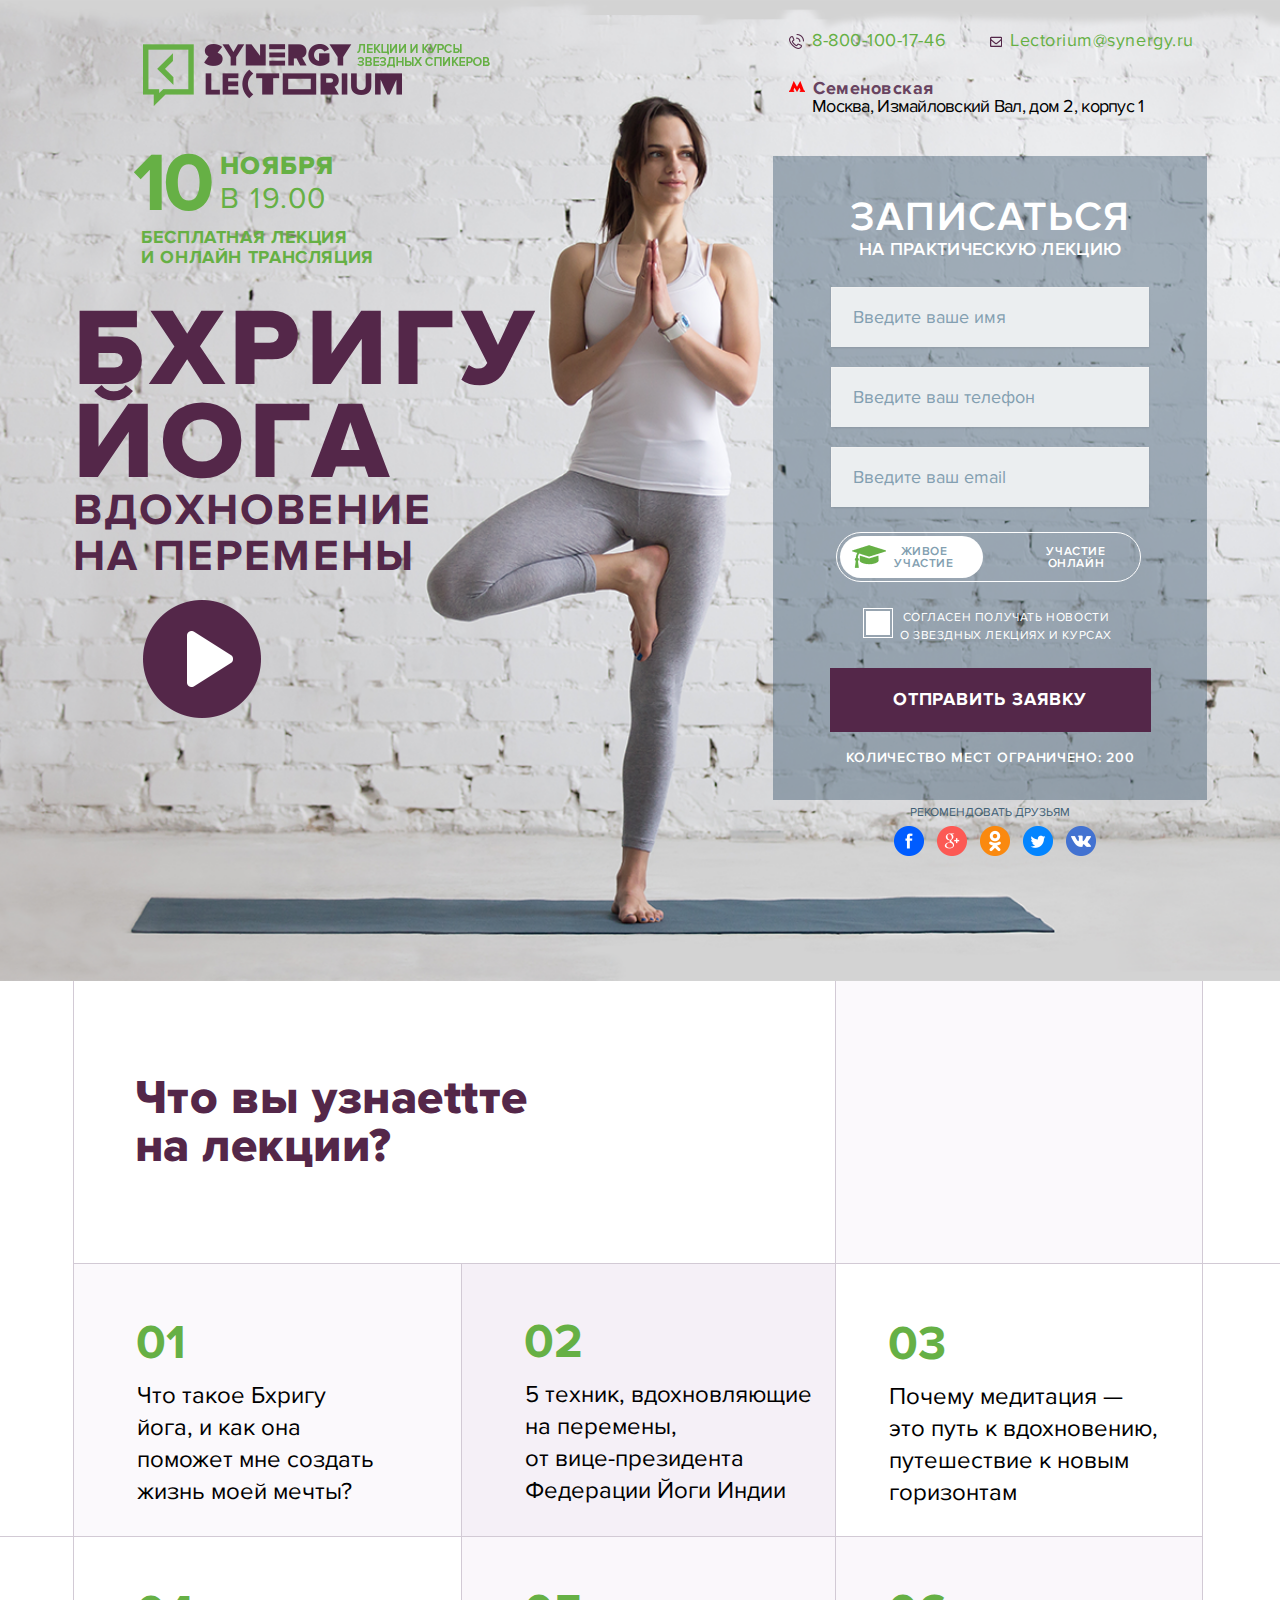
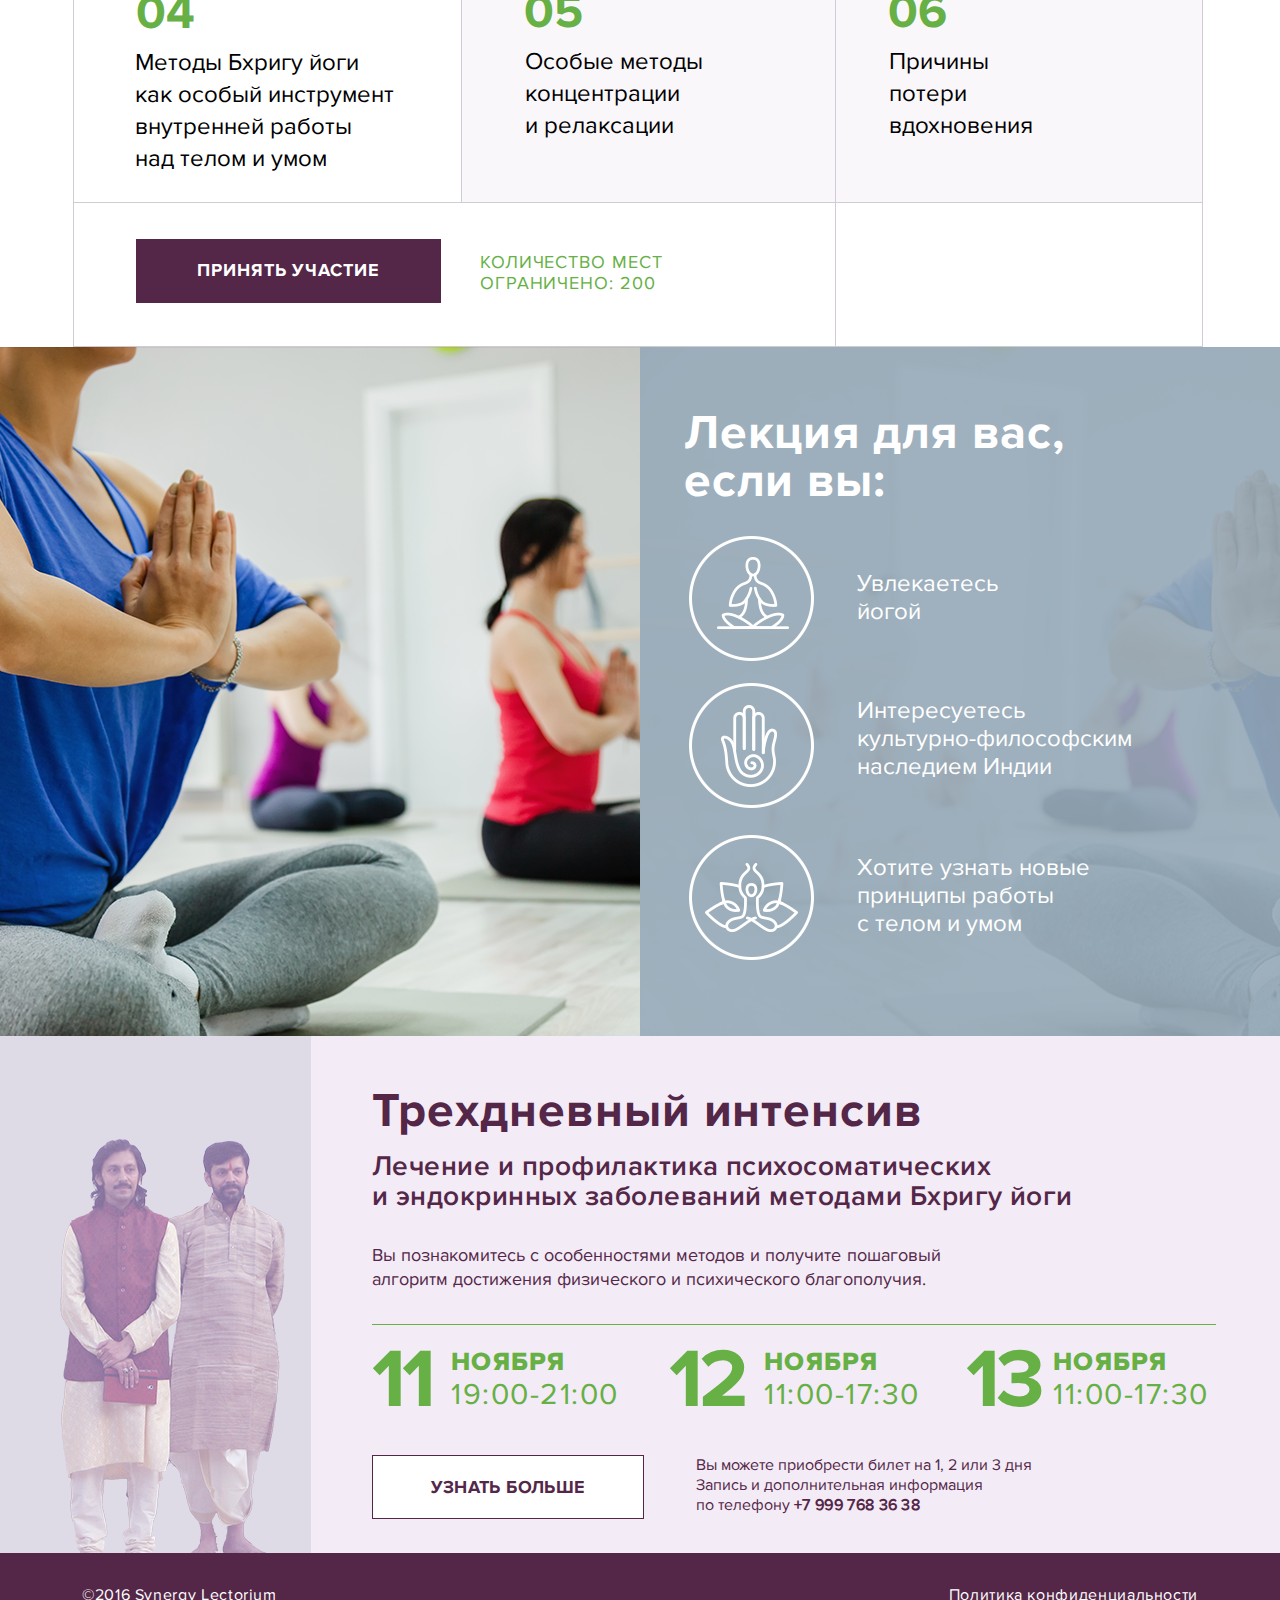
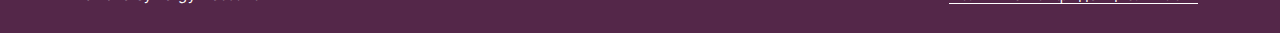
==== commit 1192a9e7: "SL 3" ====
--- a/index.html
+++ b/index.html
@@ -213,7 +213,7 @@
 					<div class="block-3__title">Трехдневный интенсив</div>
 					<div class="block-3__subtitle">Лечение и профилактика психосоматических <br> и эндокринных заболеваний методами Бхригу йоги</div>
 
-					<div class="block-3__text">Вы познакомитесь с особенностями методов и  получите пошаговый алгоритм достижения физического и психического благополучия.</div>
+					<div class="block-3__text">Вы познакомитесь с особенностями методов и получите пошаговый алгоритм достижения физического и психического благополучия.</div>
 
 					<div class="block-3__dates">
 
--- a/css/main.css
+++ b/css/main.css
@@ -894,7 +894,13 @@
 @media only screen and (max-width: 1085px) {
   .block-2 {
     background: url("../img/block-2-bg.png") -618px top no-repeat;
-    padding: 0 0 0 45%; } }
+    padding: 0 0 0 0; }
+    .block-2__content {
+      max-width: 461px;
+      padding: 63px 0 0 0;
+      -webkit-box-sizing: border-box;
+              box-sizing: border-box;
+      margin-left: 350px; } }
 
 @media only screen and (max-width: 825px) {
   .block-2 {
@@ -910,10 +916,17 @@
 
 .block-3 {
   background: url("../img/block-3-bg.png") center top no-repeat;
-  min-height: 540px;
-  padding: 52px 0 0px 331px;
+  -webkit-background-size: auto 100%;
+          background-size: auto 100%;
+  min-height: 517px;
   -webkit-box-sizing: border-box;
-          box-sizing: border-box; }
+          box-sizing: border-box;
+  overflow: hidden; }
+  .block-3__content {
+    margin: 52px 0 0 308px;
+    -webkit-box-sizing: border-box;
+            box-sizing: border-box;
+    position: relative; }
   .block-3__title {
     font: 48px/48px proximanova-bold;
     color: #542749;
@@ -980,43 +993,40 @@
 
 @media only screen and (max-width: 1240px) {
   .block-3 {
-    background: url("../img/block-3-bg.png") -273px top no-repeat; } }
-
-@media only screen and (max-width: 1200px) {
+    background-position: -302px top;
+    height: 530px; }
+    .block-3__content {
+      margin-left: 350px; } }
+
+@media only screen and (max-width: 1210px) {
   .block-3__announcement {
     -webkit-transform: scale(0.7, 0.7);
         -ms-transform: scale(0.7, 0.7);
             transform: scale(0.7, 0.7); }
   .block-3__announcement:first-child {
-    margin-left: -36px; }
+    margin-left: -20px; }
   .block-3__announcement:nth-child(2), .block-3__announcement:last-child {
-    margin-left: -100px; }
+    margin-left: -70px; }
     .block-3__announcement:nth-child(2) .announcement__time, .block-3__announcement:last-child .announcement__time {
       margin-left: 90px; }
+  .block-3__title {
+    font: 44px/40px proximanova-bold; }
+  .block-3__subtitle {
+    font: 22px/28px proximanova-semibold; }
+  .block-3__text {
+    font: 16px/22px proximanova-regular; }
   .block-3__btn {
     font: 16px/45px proximanova-bold;
     width: 200px;
     height: 44px;
-    margin: 0px 20px 80px 20px; } }
-
-@media only screen and (max-width: 1130px) {
-  .block-3__title {
-    font: 42px/48px proximanova-bold; }
-  .block-3__subtitle {
-    font: 18px/25px proximanova-semibold; } }
-
-@media only screen and (max-width: 1050px) {
+    margin: 0 20px 80px 20px; } }
+
+@media only screen and (max-width: 1020px) {
   .block-3 {
-    padding-left: 350px; }
-    .block-3__text {
-      margin-top: 10px; } }
-
-@media only screen and (max-width: 980px) {
-  .block-3 {
-    -webkit-background-size: auto 750px;
-            background-size: auto 750px;
-    background-position: -535px -50px;
-    padding-top: 20px; }
+    height: 830px;
+    background-position: -668px top; }
+    .block-3__content {
+      margin-right: 50px; }
     .block-3__dates {
       -webkit-box-orient: vertical;
       -webkit-box-direction: normal;
@@ -1027,10 +1037,6 @@
       -webkit-align-items: flex-start;
           -ms-flex-align: start;
               align-items: flex-start; }
-    .block-3__announcement {
-      -webkit-transform: scale(0.7, 0.7);
-          -ms-transform: scale(0.7, 0.7);
-              transform: scale(0.7, 0.7); }
     .block-3__announcement:nth-child(1) {
       margin: 30px 0 0 -30px; }
     .block-3__announcement:nth-child(2), .block-3__announcement:last-child {
@@ -1043,23 +1049,29 @@
           -ms-flex-direction: column;
               flex-direction: column; }
     .block-3__btn {
-      margin: 0 20px 20px 5px; }
+      margin: 0 0 20px 0; }
     .block-3__btm-txt {
       max-width: 100%;
-      margin-left: 5px;
-      padding-bottom: 0px;
-      margin-bottom: 50px; } }
+      margin-left: 0px;
+      margin-bottom: 40px; } }
 
 @media only screen and (max-width: 930px) {
   .block-3 {
-    -webkit-background-size: auto 850px;
-            background-size: auto 850px;
-    background-position: -651px -50px; } }
+    height: 830px;
+    background-position: -668px top; }
+    .block-3__text {
+      margin-top: 15px; }
+    .block-3__dates {
+      margin-top: 15px; }
+    .block-3__btm-txt {
+      font: 14px/20px proximanova-regular; } }
 
 @media only screen and (max-width: 825px) {
   .block-3 {
-    background-position: 950px top;
-    padding: 52px 0 0 0; }
+    background-position: -1200px top;
+    height: 550px; }
+    .block-3__content {
+      margin-left: 20px; }
     .block-3__dates {
       -webkit-box-orient: horizontal;
       -webkit-box-direction: normal;
@@ -1067,13 +1079,14 @@
           -ms-flex-direction: row;
               flex-direction: row; }
     .block-3__announcement:nth-child(1) {
-      margin: 30px 0 0 0; }
+      margin: 30px 0 0 -20px; }
     .block-3__announcement:nth-child(2), .block-3__announcement:last-child {
       margin: 30px 0 0 -70px; } }
 
 @media only screen and (max-width: 720px) {
   .block-3 {
-    padding: 52px 0 0px 15px; }
+    height: auto;
+    background-position: -1100px top; }
     .block-3__dates {
       -webkit-box-orient: vertical;
       -webkit-box-direction: normal;
@@ -1088,7 +1101,6 @@
 .footer {
   height: 80px;
   background: #542749;
-  margin-top: -24px;
   padding: 35px 20px;
   -webkit-box-sizing: border-box;
           box-sizing: border-box; }
@@ -1116,34 +1128,3 @@
       margin-top: 10px; } }
 
 /*@media only screen and (max-width : 1330px) */
-/*	&::after
-			content: ""
-			display: block
-			position: relative
-			width: 5000px
-			height: 1px
-			background: #000
-			left: 381px
-			bottom: -282px
-
-
-		&::before
-			content: ""
-			display: block
-			position: relative
-			width: 5000px
-			height: 1px
-			background: #000
-			left: -5000px
-			bottom: -271px
-
-
-		&::before
-			content: ""
-			display: block
-			position: absolute
-			width: 5000px
-			height: 1px
-			background: #d2cad5
-			left: 10px
-			top: 282px*/
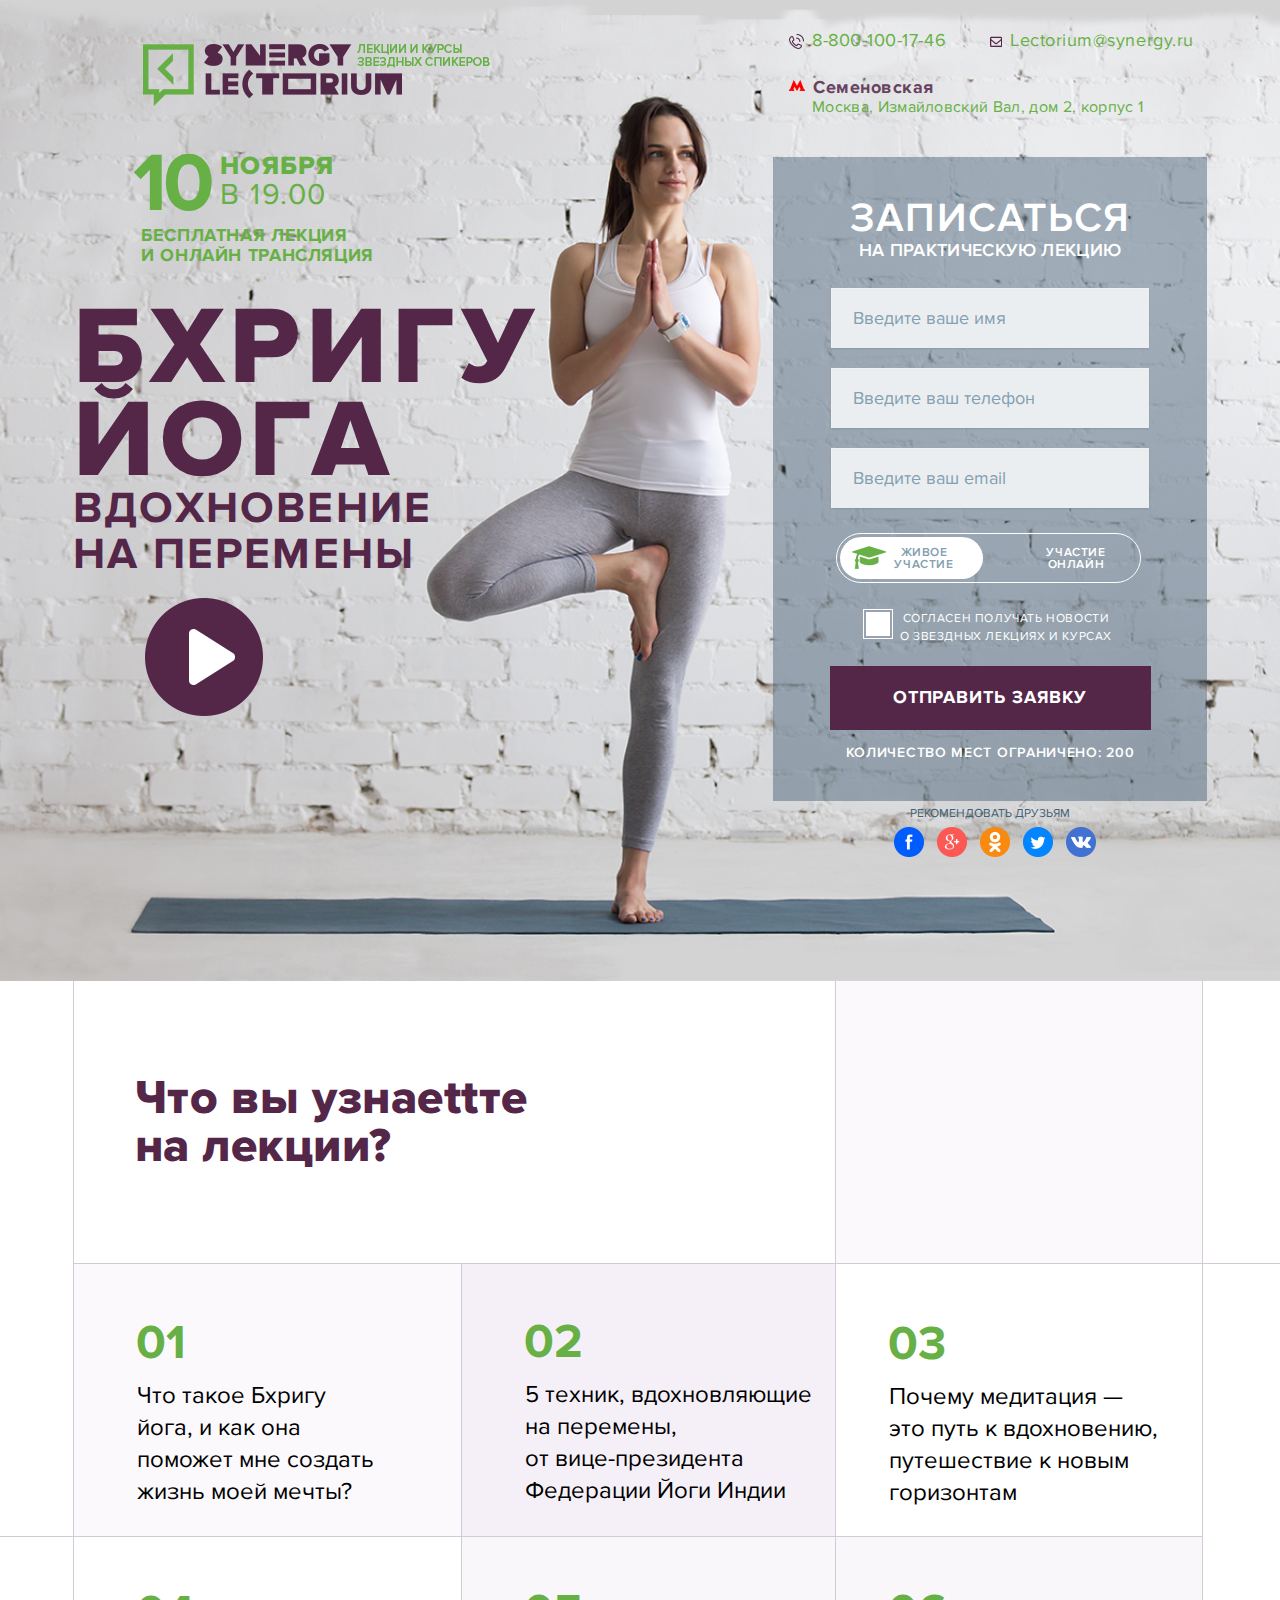
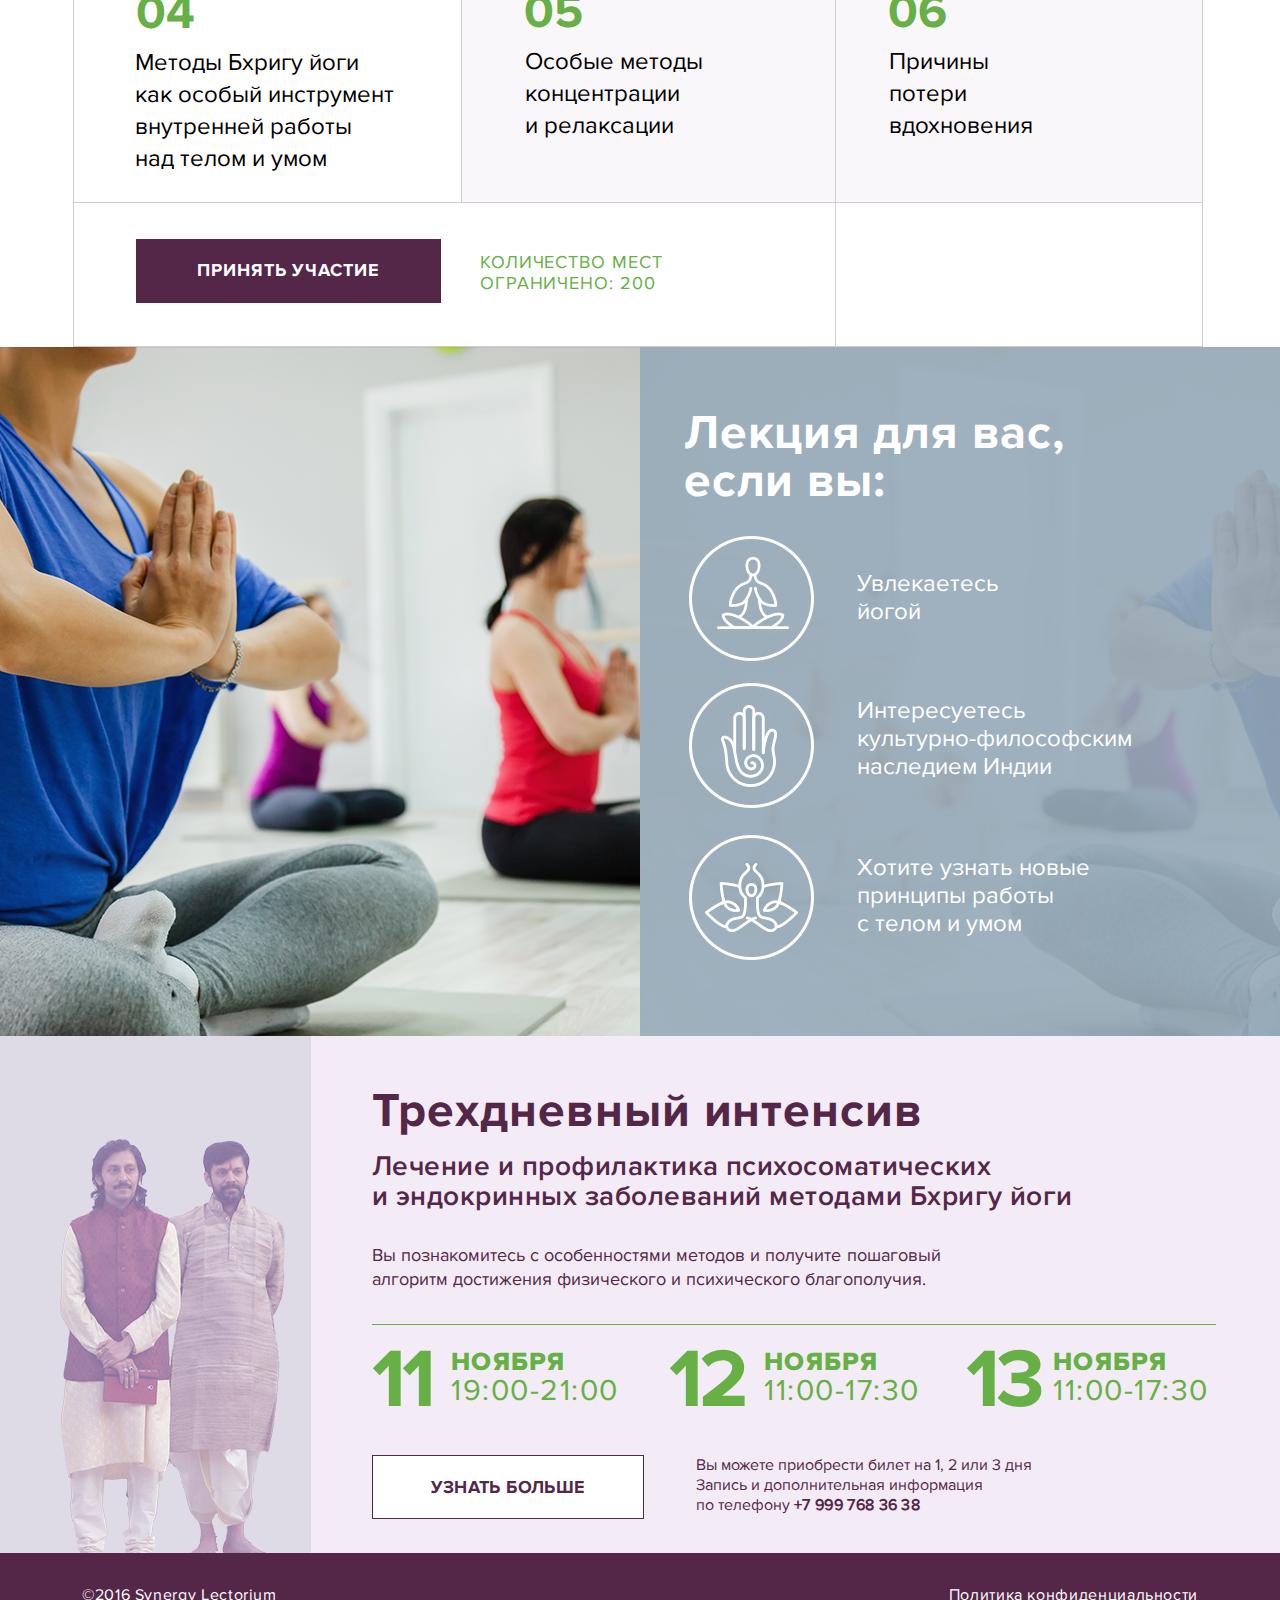
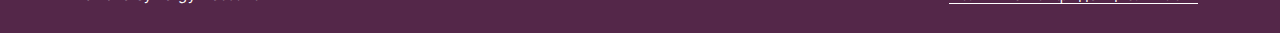
==== commit b619f513: "LS 4" ====
--- a/index.html
+++ b/index.html
@@ -2,9 +2,9 @@
 <html lang="ru">
 <head>
 
-	<title>Atlantica</title>
-
-	<meta name="viewport" content="width=device-width, initial-scale=.65">
+	<title>Synergy Lectorium</title>
+
+	<meta name="viewport" content="width=device-width, initial-scale=1">
 
 	<meta http-equiv="Content-type" content="text/html; charset=utf-8" />
 
@@ -13,19 +13,19 @@
 
 	<link rel="stylesheet" href="libs/font-awersome/css/font-awesome.min.css">
 
-	<link href="x-icon.png" rel="shortcut icon" type="img/x-icon"/>
+	<link href="img/icon-SL.ico" rel="shortcut icon" type="img/icon-SL"/>
 
 	<link rel="stylesheet" type="text/css" href="css/main.css"/>
 
 	<script src="https://ajax.googleapis.com/ajax/libs/jquery/3.2.1/jquery.min.js"></script>
 
-	<link href="../media/FormStyler/jquery.formstyler.css" rel="stylesheet" />
-	<link href="../media/FormStyler/jquery.formstyler.theme.css" rel="stylesheet" />
-
-	<script type="text/javascript" src="../media/FancyBox/jquery.easing-1.3.pack.js"></script>
-	<script type="text/javascript" src="../media/FancyBox/jquery.mousewheel.pack.js?v=3.1.3"></script>
-	<script type="text/javascript" src="../media/FancyBox/jquery.fancybox.pack.js?v=2.1.5"></script>
-	<link rel="stylesheet" type="text/css" href="../media/FancyBox/jquery.fancybox.css?v=2.1.5" media="screen" />
+	<link href="media/FormStyler/jquery.formstyler.css" rel="stylesheet" />
+	<link href="media/FormStyler/jquery.formstyler.theme.css" rel="stylesheet" />
+
+	<script type="text/javascript" src="media/FancyBox/jquery.easing-1.3.pack.js"></script>
+	<script type="text/javascript" src="media/FancyBox/jquery.mousewheel.pack.js?v=3.1.3"></script>
+	<script type="text/javascript" src="media/FancyBox/jquery.fancybox.pack.js?v=2.1.5"></script>
+	<link rel="stylesheet" type="text/css" href="media/FancyBox/jquery.fancybox.css?v=2.1.5" media="screen" />
 
 </head>
 
@@ -54,7 +54,7 @@
 				<div class="header__left">
 
 					<div class="header__logo">
-						<img src="../img/hd-logo.png" alt="">
+						<img src="img/hd-logo.png" alt="">
 					</div>
 
 					<div class="header__announcement announcement">
@@ -77,8 +77,8 @@
 					</div>
 
 
-					<a class="header__video popup-video fancybox.iframe" href="https://www.youtube.com/embed/r3VVyNp1ANI?autoplay=1" >
-						<img src="../img/hd-play.png" alt="">
+					<a class="header__video popup-video fancybox.iframe" href="https://www.youtube.com/embed/-UVkbAKo7M4?autoplay=1" >
+						<img src="img/hd-play.png" alt="">
 					</a>
 				</div>
 
@@ -87,7 +87,7 @@
 						<div class="header__phone inline">8-800-100-17-46</div>
 						<div class="header__mail inline">Lectorium@synergy.ru</div>
 						<div class="header__metro">Семеновская</div>
-						<a class="popup-map fancybox.iframe" href="https://yandex.ru/map-widget/v1/-/CBBrjIeCcC"><div class="header__address">Москва, Измайловский Вал, дом 2, корпус 1</div></a>
+						<a class="header__address popup-map fancybox.iframe" href="https://yandex.ru/map-widget/v1/-/CBBrjIeCcC"><div>Москва, Измайловский Вал, <span>дом 2, корпус 1</span></div></a>
 					</div>
 
 					<form action="#" class="header__form form">
@@ -106,7 +106,7 @@
 
 						<div class="form__checkbox checkbox">
 							<input class="checkbox__win" id="checkbox" type="checkbox">
-							<label class="checkbox__label" for="checkbox"><span></span>Согласен получать новости <br> о звездных лекциях и курсах</label>
+							<label class="checkbox__label" for="checkbox"><span></span>Согласен получать новости <br id="two"> о звездных лекциях и курсах</label>
 						</div>
 
 						<a class="form__btn btn" href="#">Отправить заявку</a>
@@ -272,8 +272,8 @@
 
 <script src="libs/jquery/dist/jquery.js"></script>
 
-<script src="../media/FormStyler/jquery.formstyler.min.js"></script>
-<script type="text/javascript" src="../media/FancyBox/jquery.fancybox.pack.js?v=2.1.5"></script>
+<script src="media/FormStyler/jquery.formstyler.min.js"></script>
+<script type="text/javascript" src="media/FancyBox/jquery.fancybox.pack.js?v=2.1.5"></script>
 
 
 <script src="js/common.js"></script>
--- a/css/main.css
+++ b/css/main.css
@@ -264,7 +264,7 @@
   .header__video {
     width: 118px;
     height: 118px;
-    margin: 20px 0 0 70px;
+    margin: 20px 0 0 72px;
     display: block; }
   .header__right {
     float: right;
@@ -297,14 +297,17 @@
     letter-spacing: 0.03em;
     width: 156px;
     height: 15px;
-    margin: 30px 0 0 0px;
+    margin: 29px 0 0 0px;
     color: #684360; }
-  .header__address {
-    font-size: 16px/20px;
-    margin: 6px 0 0 23px;
-    letter-spacing: -0.04em; }
+  .header__address div {
+    font: 16px/20px proximanova-regular;
+    margin: 4px 0 0 23px;
+    letter-spacing: 0.02em;
+    color: #66b045; }
+    .header__address div span {
+      white-space: nowrap; }
   .header__form {
-    margin: 42px 4px 0 0; }
+    margin: 40px 4px 0 0; }
   .header__socnet {
     margin: 7px 0 0 0;
     text-align: center; }
@@ -329,19 +332,17 @@
   .announcement__time div:nth-child(1) {
     font: 26px/20px proximanova-extrabold;
     letter-spacing: 0.05em;
-    height: 24px;
     width: 100%; }
   .announcement__time div:nth-child(2) {
     font: 30px/38px proximanova-regular;
     letter-spacing: 0.05em;
-    height: 24px;
     width: 100%; }
 
 .announcement__bottom {
   font: 18px/20px proximanova-bold;
   width: 235px;
   height: 40px;
-  margin: 24px 0 0 8px;
+  margin: 22px 0 0 8px;
   letter-spacing: 0.035em;
   color: #66b045;
   text-transform: uppercase; }
@@ -393,13 +394,13 @@
     text-align: center;
     margin: 30px auto 25px; }
   .form__btn {
-    margin: 0 auto; }
+    margin: -3px auto 0; }
   .form__bottom-txt {
     font: 14px/36px proximanova-semibold;
     color: #fff;
     text-transform: uppercase;
     margin: 0 auto;
-    margin-top: 8px;
+    margin-top: 5px;
     letter-spacing: .05em;
     width: 90%;
     text-align: center; }
@@ -558,11 +559,9 @@
       height: 54px; }
   .header__phone {
     float: right;
-    display: block;
     margin-bottom: 15px; }
   .header__mail {
     float: right;
-    display: block;
     width: 200px; }
   .header__metro {
     float: right;
@@ -572,7 +571,9 @@
     float: right;
     width: 313px;
     margin-top: 10px;
-    font-size: 16px; }
+    font-size: 16px;
+    text-align: right;
+    padding-right: 17px; }
   .header__right {
     width: 350px; } }
 
@@ -597,7 +598,8 @@
       width: 100%; }
     .header__phone, .header__mail, .header__metro, .header__address {
       float: left;
-      width: 90%; }
+      width: 90%;
+      text-align: left; }
     .header__mail {
       margin-left: 0; }
     .header__socnet {
@@ -659,6 +661,34 @@
   .header__video {
     width: 80%;
     margin-left: 0; } }
+
+@media only screen and (max-width: 350px) {
+  .header input[type='text'].styler {
+    font: 14px/0 proximanova-regular;
+    padding-left: 12px;
+    width: 200px;
+    height: 40px; }
+  .form {
+    height: 560px; }
+    .form__bottom-txt {
+      font: 12px/24px proximanova-semibold;
+      margin-top: 20px;
+      width: 60%; }
+  .btn {
+    font: 12px/44px proximanova-bold;
+    width: 150px;
+    height: 40px; }
+  .checkbox {
+    max-width: 200px; }
+    .checkbox__label {
+      font: 12px/14px proximanova-regular;
+      width: 200px;
+      display: block;
+      text-align: left; }
+      .checkbox__label span {
+        margin-right: 10px; }
+  .socnet {
+    margin-top: 20px; } }
 
 .block-1 {
   overflow: hidden; }
@@ -852,6 +882,12 @@
     width: 200px;
     font-size: 14px; } }
 
+@media only screen and (max-width: 350px) {
+  .block-1__btn {
+    font: 12px/44px proximanova-bold;
+    width: 150px;
+    height: 40px; } }
+
 .block-2 {
   background: url("../img/block-2-bg.png") center top no-repeat;
   padding: 0 0 0 51%;
@@ -913,6 +949,16 @@
   .block-2__item-1 div, .block-2__item-2 div, .block-2__item-3 div {
     font-size: 19px;
     line-height: 24px; } }
+
+@media only screen and (max-width: 350px) {
+  .block-2__title {
+    font: 38px/48px proximanova-bold;
+    color: #fff;
+    max-width: 455px;
+    letter-spacing: 0.014em; }
+  .block-2__item-1 div, .block-2__item-2 div, .block-2__item-3 div {
+    font: 24px/28px proximanova-regular;
+    color: #fff; } }
 
 .block-3 {
   background: url("../img/block-3-bg.png") center top no-repeat;
